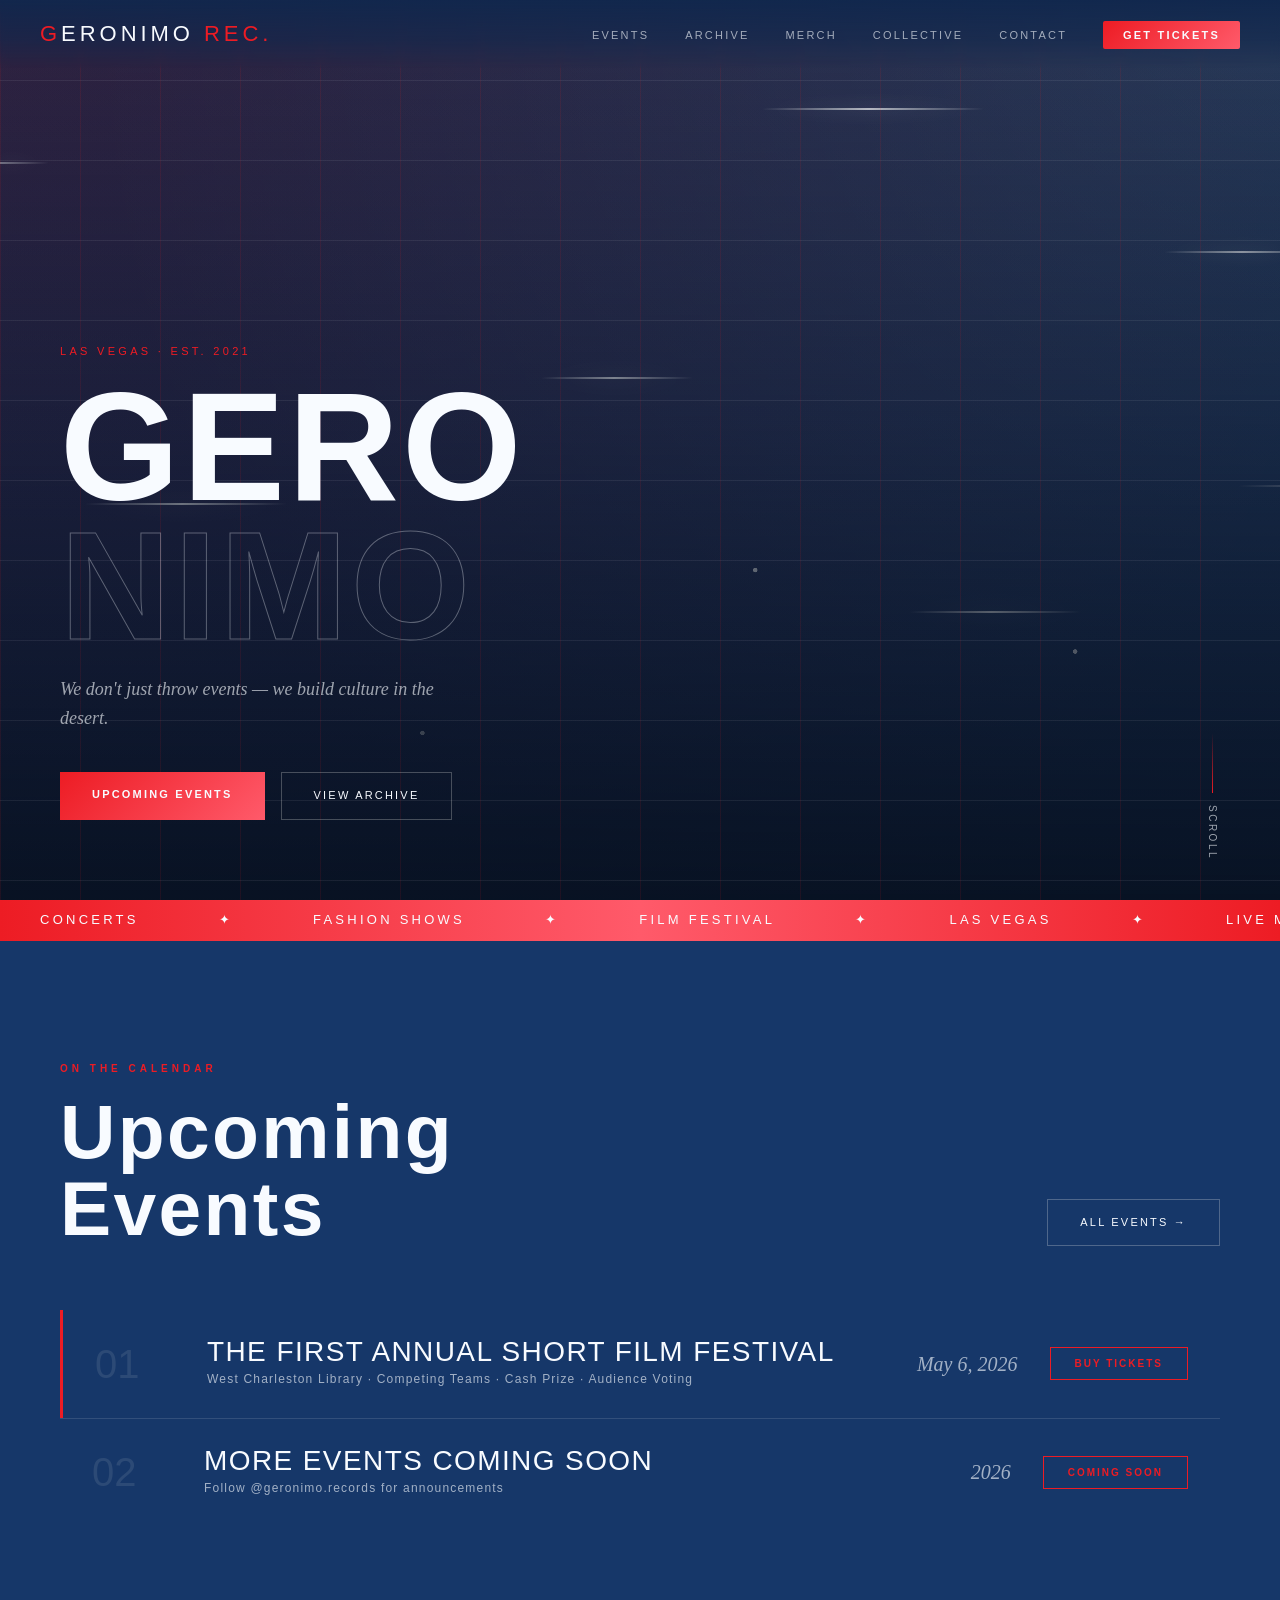
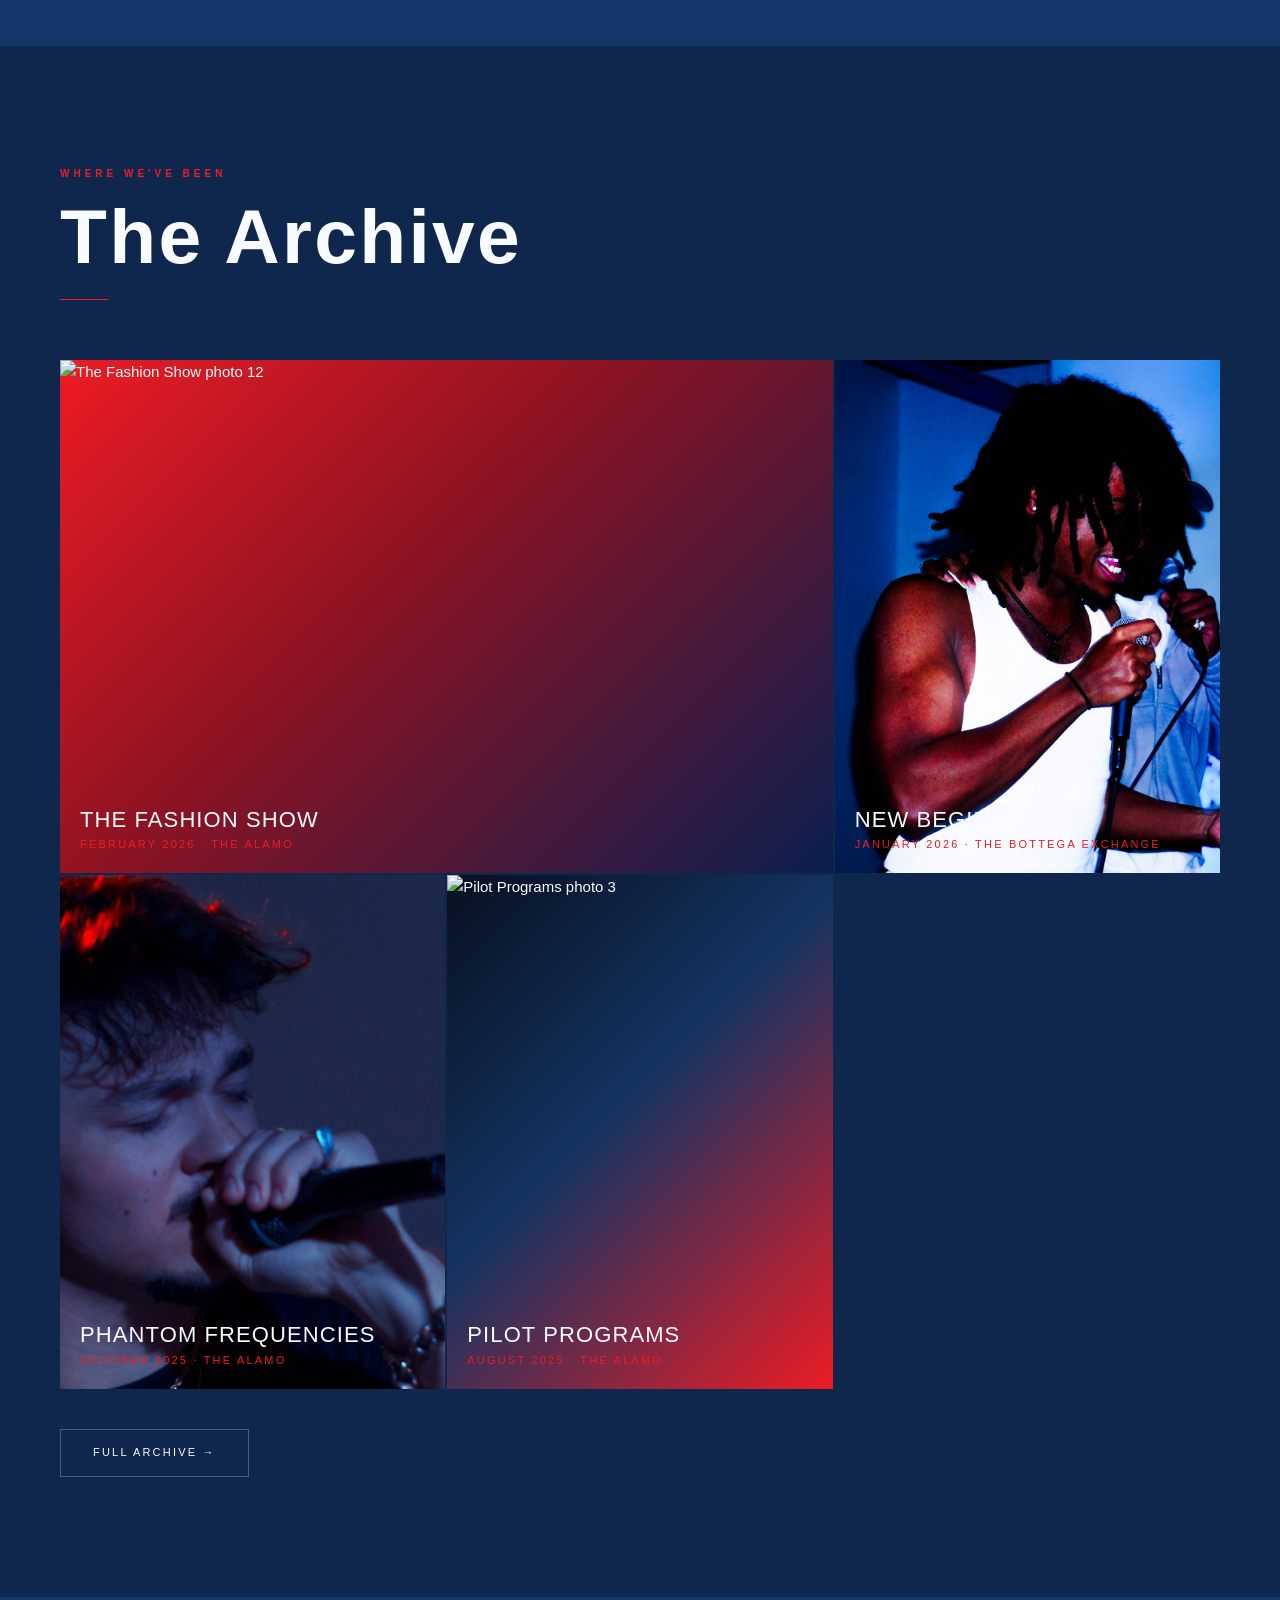
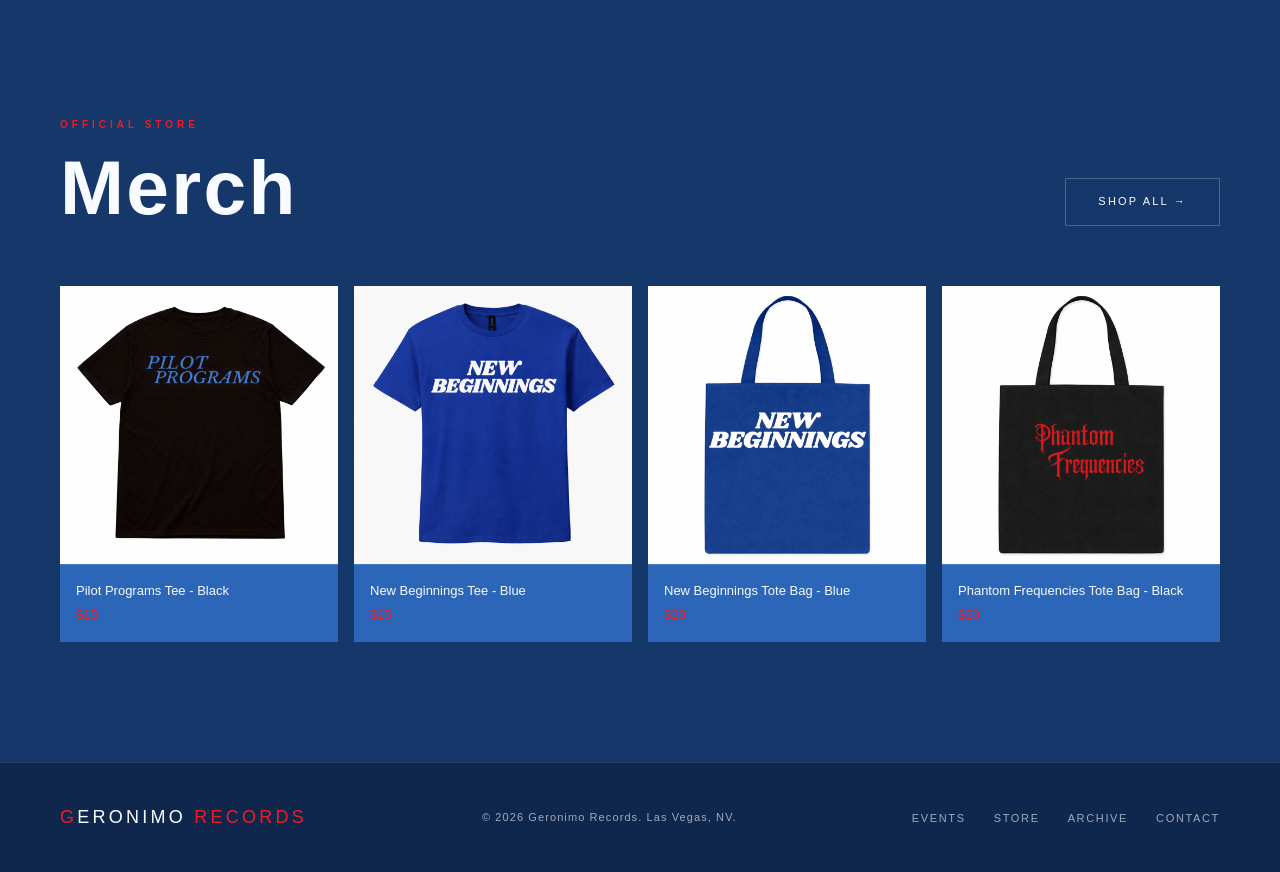
==== index.html @ 1b867708 "Second Wave Merch, finished events, updated collective" ====
<!doctype html>
<html lang="en">
  <head>
    <meta charset="UTF-8" />
    <meta name="viewport" content="width=device-width, initial-scale=1.0" />
    <title>Geronimo Records — Las Vegas</title>
    <meta
      name="description"
      content="Geronimo Records is a Las Vegas creative collective producing concerts, fashion shows, film festivals, and culture-first events."
    />
    <meta property="og:title" content="Geronimo Records — Las Vegas" />
    <meta
      property="og:description"
      content="We don't just throw events — we build culture."
    />
    <meta property="og:url" content="https://geronimorecords.net" />
    <meta property="og:type" content="website" />
    <link rel="canonical" href="https://geronimorecords.net" />
    <link rel="stylesheet" href="css/style.css" />
  </head>
  <body>
    <!-- NAV -->
    <nav>
      <a class="nav-logo" href="index.html"
        ><span>G</span>ERONIMO <span>REC.</span></a
      >
      <ul class="nav-links">
        <li><a href="events.html">Events</a></li>
        <li><a href="archive.html">Archive</a></li>
        <li><a href="merch.html">Merch</a></li>
        <li><a href="collective.html">Collective</a></li>
        <li><a href="contact.html">Contact</a></li>
        <li><a href="events.html" class="nav-cta">Get Tickets</a></li>
      </ul>
      <button class="nav-hamburger" aria-label="Toggle menu">
        <span></span><span></span><span></span>
      </button>
    </nav>

    <!-- MOBILE NAV -->
    <div class="nav-mobile">
      <a href="events.html">Events</a>
      <a href="archive.html">Archive</a>
      <a href="merch.html">Merch</a>
      <a href="collective.html">Collective</a>
      <a href="contact.html">Contact</a>
    </div>

    <!-- HERO -->
    <section class="hero">
      <div class="hero-bg"></div>
      <div class="hero-grid"></div>
      <div class="hero-tag">Las Vegas · Est. 2021</div>
      <h1 class="hero-title">
        GERO<br />
        <span class="outline">NIMO</span>
      </h1>
      <p class="hero-sub">
        We don't just throw events — we build culture in the desert.
      </p>
      <div class="hero-actions">
        <a href="events.html" class="btn-primary">Upcoming Events</a>
        <a href="archive.html" class="btn-ghost">View Archive</a>
      </div>
      <div class="hero-scroll">Scroll</div>
    </section>

    <!-- MARQUEE -->
    <div class="marquee-wrap">
      <div class="marquee-track">
        <span>CONCERTS</span><span class="marquee-dot">✦</span>
        <span>FASHION SHOWS</span><span class="marquee-dot">✦</span>
        <span>FILM FESTIVAL</span><span class="marquee-dot">✦</span>
        <span>LAS VEGAS</span><span class="marquee-dot">✦</span>
        <span>LIVE MUSIC</span><span class="marquee-dot">✦</span>
        <span>COMMUNITY</span><span class="marquee-dot">✦</span>
        <!-- Duplicate for seamless loop -->
        <span>CONCERTS</span><span class="marquee-dot">✦</span>
        <span>FASHION SHOWS</span><span class="marquee-dot">✦</span>
        <span>FILM FESTIVAL</span><span class="marquee-dot">✦</span>
        <span>LAS VEGAS</span><span class="marquee-dot">✦</span>
        <span>LIVE MUSIC</span><span class="marquee-dot">✦</span>
        <span>COMMUNITY</span><span class="marquee-dot">✦</span>
      </div>
    </div>

    <!-- UPCOMING EVENTS (preview) -->
    <section id="events" style="background: var(--off-black)">
      <div class="events-header">
        <div>
          <span class="section-label">On the Calendar</span>
          <h2 class="section-title">Upcoming<br />Events</h2>
        </div>
        <a href="events.html" class="btn-ghost">All Events →</a>
      </div>
      <div class="events-grid">
        <a
          href="https://www.eventbrite.com/e/the-first-annual-geronimo-short-film-festival-tickets-1984930504572?aff=oddtdtcreator&keep_tld=true"
          class="event-row event-featured"
          target="_blank"
          rel="noopener"
        >
          <div class="event-num">01</div>
          <div class="event-info">
            <div class="event-title-text">THE FIRST ANNUAL SHORT FILM FESTIVAL</div>
            <div class="event-meta">
              West Charleston Library · Competing Teams · Cash Prize · Audience Voting
            </div>
          </div>
          <div class="event-date">May 6, 2026</div>
          <button class="event-ticket">Buy Tickets</button>
        </a>
        <a href="events.html" class="event-row" style="opacity:0.45; pointer-events:none;">
          <div class="event-num">02</div>
          <div class="event-info">
            <div class="event-title-text">MORE EVENTS COMING SOON</div>
            <div class="event-meta">Follow @geronimo.records for announcements</div>
          </div>
          <div class="event-date">2026</div>
          <button class="event-ticket" disabled>Coming Soon</button>
        </a>
      </div>
    </section>

    <!-- ARCHIVE PREVIEW -->
    <section id="archive" style="background: var(--black)">
      <span class="section-label">Where We've Been</span>
      <h2 class="section-title">The Archive</h2>
      <div class="section-divider"></div>
      <div class="archive-grid">
        <a href="archive-fashion-show.html" class="archive-card archive-large" style="text-decoration:none; color:inherit;">
          <div class="archive-card-bg bg-1">
            <img id="homepage-fashion-show-archive-photo" src="assets/images/events/fashion-show/photo-01.jpg" alt="The Fashion Show photo 1" loading="lazy" />
          </div>
          <div class="archive-always">
            <div class="archive-event-name">THE FASHION SHOW</div>
            <div class="archive-event-date">February 2026 · The Alamo</div>
          </div>
        </a>
        <a href="archive-new-beginnings.html" class="archive-card" style="text-decoration:none; color:inherit;">
          <div class="archive-card-bg bg-4">
            <img id="homepage-new-beginnings-archive-photo" src="assets/images/events/new-beginnings/photo-01.jpg" alt="New Beginnings photo 1" loading="lazy" />
          </div>
          <div class="archive-always">
            <div class="archive-event-name">NEW BEGINNINGS</div>
            <div class="archive-event-date">January 2026 · The Bottega Exchange</div>
          </div>
        </a>
        <a href="archive-phantom-frequencies.html" class="archive-card" style="text-decoration:none; color:inherit;">
          <div class="archive-card-bg bg-2">
            <img id="homepage-phantom-frequencies-archive-photo" src="assets/images/events/phantom-frequencies/photo-01.jpg" alt="Phantom Frequencies photo 1" loading="lazy" />
          </div>
          <div class="archive-always">
            <div class="archive-event-name">PHANTOM FREQUENCIES</div>
            <div class="archive-event-date">October 2025 · The Alamo</div>
          </div>
        </a>
        <a href="archive-pilot-programs.html" class="archive-card" style="text-decoration:none; color:inherit;">
          <div class="archive-card-bg bg-3">
            <img id="homepage-pilot-programs-archive-photo" src="assets/images/events/pilot-programs/photo-01.jpg" alt="Pilot Programs photo 1" loading="lazy" />
          </div>
          <div class="archive-always">
            <div class="archive-event-name">PILOT PROGRAMS</div>
            <div class="archive-event-date">August 2025 · The Alamo</div>
          </div>
        </a>
      </div>
      <div style="margin-top: 40px">
        <a href="archive.html" class="btn-ghost">Full Archive →</a>
      </div>
    </section>

    <!-- MERCH PREVIEW -->
    <section id="merch" style="background: var(--off-black)">
      <div class="merch-header">
        <div>
          <span class="section-label">Official Store</span>
          <h2 class="section-title">Merch</h2>
        </div>
        <a href="merch.html" class="btn-ghost">Shop All →</a>
      </div>
      <div class="merch-grid">
        <a class="merch-card" href="merch.html#tees">
          <div class="merch-img">
            <div class="merch-img-bg bg-1">
              <img src="assets/images/merch/pilot-programs/tee-black-front.png" alt="Pilot Programs Tee - Black front" data-hover-image data-front-src="assets/images/merch/pilot-programs/tee-black-front.png" data-back-src="assets/images/merch/pilot-programs/tee-black-back.png" data-front-alt="Pilot Programs Tee - Black front" data-back-alt="Pilot Programs Tee - Black back" />
            </div>
          </div>
          <div class="merch-info">
            <div class="merch-name">Pilot Programs Tee - Black</div>
            <div class="merch-price">$15</div>
          </div>
        </a>
        <a class="merch-card" href="merch.html#tees">
          <div class="merch-img">
            <div class="merch-img-bg bg-2">
              <img src="assets/images/merch/new-beginnings/tee-blue-front.png" alt="New Beginnings Tee - Blue front" data-hover-image data-front-src="assets/images/merch/new-beginnings/tee-blue-front.png" data-back-src="assets/images/merch/new-beginnings/tee-blue-back.png" data-front-alt="New Beginnings Tee - Blue front" data-back-alt="New Beginnings Tee - Blue back" />
            </div>
          </div>
          <div class="merch-info">
            <div class="merch-name">New Beginnings Tee - Blue</div>
            <div class="merch-price">$15</div>
          </div>
        </a>
        <a class="merch-card" href="merch.html#tote-bags">
          <div class="merch-img">
            <div class="merch-img-bg bg-5">
              <img src="assets/images/merch/new-beginnings/tote-blue.png" alt="New Beginnings Tote Bag - Blue" />
            </div>
          </div>
          <div class="merch-info">
            <div class="merch-name">New Beginnings Tote Bag - Blue</div>
            <div class="merch-price">$20</div>
          </div>
        </a>
        <a class="merch-card" href="merch.html#tote-bags">
          <div class="merch-img">
            <div class="merch-img-bg bg-3">
              <img src="assets/images/merch/phantom-frequencies/tote-black.png" alt="Phantom Frequencies Tote Bag - Black" />
            </div>
          </div>
          <div class="merch-info">
            <div class="merch-name">Phantom Frequencies Tote Bag - Black</div>
            <div class="merch-price">$20</div>
          </div>
        </a>
      </div>
    </section>

    <!-- FOOTER -->
    <footer>
      <a class="footer-logo" href="index.html"
        ><span>G</span>ERONIMO <span>RECORDS</span></a
      >
      <p class="footer-copy">© 2026 Geronimo Records. Las Vegas, NV.</p>
      <ul class="footer-links">
        <li><a href="events.html">Events</a></li>
        <li><a href="merch.html">Store</a></li>
        <li><a href="archive.html">Archive</a></li>
        <li><a href="contact.html">Contact</a></li>
      </ul>
    </footer>

    <script>
      (function() {
        var images = Array.prototype.slice.call(document.querySelectorAll('[data-hover-image]'));
        images.forEach(function(image) {
          var card = image.closest('.merch-card');
          if (!card) return;

          function showBack() {
            image.src = image.getAttribute('data-back-src');
            image.alt = image.getAttribute('data-back-alt');
          }

          function showFront() {
            image.src = image.getAttribute('data-front-src');
            image.alt = image.getAttribute('data-front-alt');
          }

          card.addEventListener('mouseenter', showBack);
          card.addEventListener('mouseleave', showFront);
          card.addEventListener('focusin', showBack);
          card.addEventListener('focusout', showFront);
        });
      })();

      (function() {
        var photoCount = 14;
        var index = Math.floor(Math.random() * photoCount) + 1;
        var photoNumber = String(index).padStart(2, '0');
        var image = document.getElementById('homepage-fashion-show-archive-photo');
        if (image) {
          image.src = 'assets/images/events/fashion-show/photo-' + photoNumber + '.jpg';
          image.alt = 'The Fashion Show photo ' + index;
        }
      })();

      (function() {
        var photoCount = 14;
        var index = Math.floor(Math.random() * photoCount) + 1;
        var photoNumber = String(index).padStart(2, '0');
        var image = document.getElementById('homepage-new-beginnings-archive-photo');
        if (image) {
          image.src = 'assets/images/events/new-beginnings/photo-' + photoNumber + '.jpg';
          image.alt = 'New Beginnings photo ' + index;
        }
      })();

      (function() {
        var photoCount = 14;
        var index = Math.floor(Math.random() * photoCount) + 1;
        var photoNumber = String(index).padStart(2, '0');
        var image = document.getElementById('homepage-phantom-frequencies-archive-photo');
        if (image) {
          image.src = 'assets/images/events/phantom-frequencies/photo-' + photoNumber + '.jpg';
          image.alt = 'Phantom Frequencies photo ' + index;
        }
      })();

      (function() {
        var photoCount = 14;
        var index = Math.floor(Math.random() * photoCount) + 1;
        var photoNumber = String(index).padStart(2, '0');
        var image = document.getElementById('homepage-pilot-programs-archive-photo');
        if (image) {
          image.src = 'assets/images/events/pilot-programs/photo-' + photoNumber + '.jpg';
          image.alt = 'Pilot Programs photo ' + index;
        }
      })();
    </script>
    <script src="js/main.js"></script>
  </body>
</html>
---- css/style.css ----
/* ============================================================
   GERONIMO RECORDS — style.css
   geronimorecords.net
   ============================================================ */

/* ── RESET & ROOT ──────────────────────────────────────────── */
*, *::before, *::after { box-sizing: border-box; margin: 0; padding: 0; }

:root {
  /* Colors */
  --black:      #10274d;
  --off-black:  #163769;
  --dark:       #21529b;
  --card:       #2c66b8;
  --border:     rgba(255,255,255,0.12);
  --white:      #f8fbff;
  --cream:      #e7f0ff;
  --gold:       #ed1c24;
  --gold-light: #ff5a6a;
  --red:        #ff4d5f;
  --muted:      rgba(248,251,255,0.62);

  /* Typography */
  --font-display:   'Bebas Neue', sans-serif;
  --font-body:      'Inter', sans-serif;
  --font-editorial: 'Cormorant Garamond', serif;

  /* Spacing */
  --section-pad: 120px 60px;
  --section-pad-mobile: 80px 24px;
}

html { scroll-behavior: smooth; }

body {
  position: relative;
  isolation: isolate;
  background:
    radial-gradient(circle at 8% 12%, rgba(248,251,255,0.95) 0 2px, transparent 2.5px),
    radial-gradient(circle at 21% 34%, rgba(248,251,255,0.82) 0 1.5px, transparent 2px),
    radial-gradient(circle at 33% 18%, rgba(248,251,255,0.9) 0 2px, transparent 2.5px),
    radial-gradient(circle at 47% 42%, rgba(248,251,255,0.78) 0 1.5px, transparent 2px),
    radial-gradient(circle at 59% 14%, rgba(248,251,255,0.92) 0 2px, transparent 2.5px),
    radial-gradient(circle at 72% 31%, rgba(248,251,255,0.86) 0 1.5px, transparent 2px),
    radial-gradient(circle at 84% 16%, rgba(248,251,255,0.95) 0 2px, transparent 2.5px),
    radial-gradient(circle at 91% 44%, rgba(248,251,255,0.8) 0 1.5px, transparent 2px),
    radial-gradient(circle at 14% 63%, rgba(248,251,255,0.85) 0 2px, transparent 2.5px),
    radial-gradient(circle at 28% 78%, rgba(248,251,255,0.72) 0 1.5px, transparent 2px),
    radial-gradient(circle at 41% 61%, rgba(248,251,255,0.9) 0 2px, transparent 2.5px),
    radial-gradient(circle at 57% 74%, rgba(248,251,255,0.8) 0 1.5px, transparent 2px),
    radial-gradient(circle at 69% 58%, rgba(248,251,255,0.88) 0 2px, transparent 2.5px),
    radial-gradient(circle at 82% 71%, rgba(248,251,255,0.76) 0 1.5px, transparent 2px),
    radial-gradient(circle at 94% 86%, rgba(248,251,255,0.9) 0 2px, transparent 2.5px),
    radial-gradient(circle at top left, rgba(237,28,36,0.18) 0%, transparent 32%),
    radial-gradient(circle at top right, rgba(255,255,255,0.12) 0%, transparent 28%),
    linear-gradient(180deg, #10284f 0%, #1a3f79 45%, #2d67bb 100%);
  color: var(--white);
  font-family: var(--font-body);
  font-size: 15px;
  line-height: 1.6;
  overflow-x: hidden;
}

body > * {
  position: relative;
  z-index: 1;
}

body::before,
body::after {
  content: '';
  position: fixed;
  inset: 0;
  pointer-events: none;
  z-index: 0;
  background-repeat: no-repeat;
}

body::before {
  background-image:
    linear-gradient(135deg, rgba(248,251,255,0) 0%, rgba(248,251,255,0.98) 48%, rgba(248,251,255,0) 100%),
    linear-gradient(135deg, rgba(248,251,255,0) 0%, rgba(248,251,255,0.85) 48%, rgba(248,251,255,0) 100%),
    linear-gradient(135deg, rgba(248,251,255,0) 0%, rgba(248,251,255,0.92) 48%, rgba(248,251,255,0) 100%),
    linear-gradient(135deg, rgba(248,251,255,0) 0%, rgba(248,251,255,0.8) 48%, rgba(248,251,255,0) 100%);
  background-size: 180px 2px, 140px 2px, 220px 2px, 160px 2px;
  background-position: -12% 18%, 36% -8%, 72% 12%, 104% 28%;
  filter: drop-shadow(0 0 8px rgba(248,251,255,0.48));
  animation: shootingStarsA 14s linear infinite;
}

body::after {
  background-image:
    linear-gradient(135deg, rgba(248,251,255,0) 0%, rgba(248,251,255,0.9) 48%, rgba(248,251,255,0) 100%),
    linear-gradient(135deg, rgba(248,251,255,0) 0%, rgba(248,251,255,0.82) 48%, rgba(248,251,255,0) 100%),
    linear-gradient(135deg, rgba(248,251,255,0) 0%, rgba(248,251,255,0.95) 48%, rgba(248,251,255,0) 100%),
    linear-gradient(135deg, rgba(248,251,255,0) 0%, rgba(248,251,255,0.78) 48%, rgba(248,251,255,0) 100%);
  background-size: 200px 2px, 150px 2px, 170px 2px, 230px 2px;
  background-position: 8% 56%, 48% 42%, 82% 68%, 118% 54%;
  filter: drop-shadow(0 0 10px rgba(248,251,255,0.42));
  animation: shootingStarsB 18s linear infinite;
}

@keyframes shootingStarsA {
  0% {
    opacity: 0;
    transform: translate3d(0, 0, 0);
  }
  10% {
    opacity: 1;
  }
  45% {
    opacity: 0.9;
    transform: translate3d(-20vw, 20vh, 0);
  }
  46%,
  100% {
    opacity: 0;
    transform: translate3d(-28vw, 28vh, 0);
  }
}

@keyframes shootingStarsB {
  0%,
  18% {
    opacity: 0;
    transform: translate3d(0, 0, 0);
  }
  26% {
    opacity: 1;
  }
  62% {
    opacity: 0.88;
    transform: translate3d(-24vw, 24vh, 0);
  }
  63%,
  100% {
    opacity: 0;
    transform: translate3d(-34vw, 34vh, 0);
  }
}

img { display: block; width: 100%; height: 100%; object-fit: cover; }
a   { color: inherit; }

/* ── FONTS ─────────────────────────────────────────────────── */
@import url('https://fonts.googleapis.com/css2?family=Bebas+Neue&family=Inter:wght@300;400;500;600&family=Cormorant+Garamond:ital,wght@0,300;0,400;1,300;1,400&display=swap');

/* ── NAV ────────────────────────────────────────────────────── */
nav {
  position: fixed;
  top: 0; left: 0; right: 0;
  z-index: 100;
  display: flex;
  align-items: center;
  justify-content: space-between;
  padding: 0 40px;
  height: 68px;
  background: linear-gradient(to bottom, rgba(16,39,77,0.95) 0%, rgba(16,39,77,0.58) 58%, transparent 100%);
  backdrop-filter: blur(4px);
  transition: background 0.3s;
}

nav.scrolled {
  background: rgba(16,39,77,0.97);
}

.nav-logo {
  font-family: var(--font-display);
  font-size: 22px;
  letter-spacing: 0.18em;
  color: var(--white);
  text-decoration: none;
}

.nav-logo span { color: var(--gold); }

.nav-links {
  display: flex;
  gap: 36px;
  list-style: none;
  align-items: center;
}

.nav-links a {
  text-decoration: none;
  color: var(--muted);
  font-size: 11px;
  letter-spacing: 0.2em;
  text-transform: uppercase;
  font-weight: 500;
  transition: color 0.2s;
}

.nav-links a:hover,
.nav-links a.active { color: var(--white); }

.nav-cta {
  background: linear-gradient(135deg, var(--gold) 0%, var(--gold-light) 100%) !important;
  color: var(--white) !important;
  padding: 8px 20px;
  border-radius: 2px;
  font-weight: 600 !important;
  transition: background 0.2s !important;
}

.nav-cta:hover { background: var(--gold-light) !important; }

/* Hamburger */
.nav-hamburger {
  display: none;
  flex-direction: column;
  gap: 5px;
  cursor: pointer;
  background: none;
  border: none;
  padding: 4px;
}

.nav-hamburger span {
  display: block;
  width: 24px;
  height: 1.5px;
  background: var(--white);
  transition: all 0.3s;
}

.nav-hamburger.open span:nth-child(1) { transform: translateY(6.5px) rotate(45deg); }
.nav-hamburger.open span:nth-child(2) { opacity: 0; }
.nav-hamburger.open span:nth-child(3) { transform: translateY(-6.5px) rotate(-45deg); }

.nav-mobile {
  display: none;
  position: fixed;
  top: 68px; left: 0; right: 0; bottom: 0;
  background: rgba(7,16,31,0.98);
  z-index: 99;
  flex-direction: column;
  align-items: center;
  justify-content: center;
  gap: 40px;
}

.nav-mobile.open { display: flex; }

.nav-mobile a {
  font-family: var(--font-display);
  font-size: 42px;
  letter-spacing: 0.08em;
  text-decoration: none;
  color: var(--muted);
  transition: color 0.2s;
}

.nav-mobile a:hover { color: var(--white); }

/* ── SECTION BASICS ─────────────────────────────────────────── */
section { padding: var(--section-pad); }

.section-label {
  font-size: 10px;
  letter-spacing: 0.4em;
  text-transform: uppercase;
  color: var(--gold);
  font-weight: 600;
  margin-bottom: 16px;
  display: block;
}

.section-title {
  font-family: var(--font-display);
  font-size: clamp(42px, 6vw, 80px);
  letter-spacing: 0.03em;
  line-height: 1;
  color: var(--white);
}

.section-divider {
  width: 48px;
  height: 1px;
  background: var(--gold);
  margin: 24px 0;
}

/* ── BUTTONS ────────────────────────────────────────────────── */
.btn-primary {
  background: linear-gradient(135deg, var(--gold) 0%, var(--gold-light) 100%);
  color: var(--white);
  padding: 14px 32px;
  font-family: var(--font-body);
  font-size: 11px;
  font-weight: 600;
  letter-spacing: 0.2em;
  text-transform: uppercase;
  text-decoration: none;
  border: none;
  cursor: pointer;
  transition: background 0.2s, transform 0.2s;
  display: inline-block;
}

.btn-primary:hover { background: var(--gold-light); transform: translateY(-1px); }

.btn-ghost {
  background: transparent;
  color: var(--white);
  padding: 14px 32px;
  font-family: var(--font-body);
  font-size: 11px;
  font-weight: 500;
  letter-spacing: 0.2em;
  text-transform: uppercase;
  text-decoration: none;
  border: 1px solid rgba(245,245,240,0.25);
  cursor: pointer;
  transition: border-color 0.2s, transform 0.2s;
  display: inline-block;
}

.btn-ghost:hover { border-color: var(--white); transform: translateY(-1px); }

/* ── MARQUEE ────────────────────────────────────────────────── */
.marquee-wrap {
  background: linear-gradient(90deg, #ed1c24 0%, #ff5a6a 50%, #ed1c24 100%);
  overflow: hidden;
  padding: 10px 0;
}

.marquee-track {
  display: flex;
  animation: marqueeScroll 18s linear infinite;
  white-space: nowrap;
}

.marquee-track span {
  font-family: var(--font-display);
  font-size: 13px;
  letter-spacing: 0.25em;
  color: var(--white);
  padding: 0 40px;
}

.marquee-dot { color: rgba(0,0,0,0.4); }

@keyframes marqueeScroll {
  0%   { transform: translateX(0); }
  100% { transform: translateX(-50%); }
}

/* ── HERO ───────────────────────────────────────────────────── */
.hero {
  position: relative;
  height: 100vh;
  min-height: 640px;
  display: flex;
  flex-direction: column;
  justify-content: flex-end;
  padding: 0 60px 80px;
  overflow: hidden;
}

.hero-bg {
  position: absolute;
  inset: 0;
  background:
    linear-gradient(to bottom, rgba(7,16,31,0.15) 0%, rgba(7,16,31,0.45) 46%, rgba(7,16,31,0.94) 100%);
}

.hero-grid {
  position: absolute;
  inset: 0;
  background-image:
    linear-gradient(rgba(248,251,255,0.07) 1px, transparent 1px),
    linear-gradient(90deg, rgba(237,28,36,0.1) 1px, transparent 1px);
  background-size: 80px 80px;
  animation: gridPan 20s linear infinite;
}

@keyframes gridPan {
  0%   { transform: translateY(0); }
  100% { transform: translateY(80px); }
}

.hero-tag {
  font-size: 11px;
  letter-spacing: 0.3em;
  text-transform: uppercase;
  color: var(--gold);
  font-weight: 500;
  margin-bottom: 18px;
  position: relative;
  z-index: 1;
}

.hero-title {
  font-family: var(--font-display);
  font-size: clamp(72px, 12vw, 160px);
  line-height: 0.9;
  letter-spacing: 0.02em;
  color: var(--white);
  position: relative;
  z-index: 1;
}

.hero-title .outline {
  -webkit-text-stroke: 1px rgba(248,251,255,0.32);
  color: transparent;
}

.hero-sub {
  font-family: var(--font-editorial);
  font-size: 18px;
  font-style: italic;
  color: var(--muted);
  margin-top: 20px;
  max-width: 400px;
  position: relative;
  z-index: 1;
}

.hero-actions {
  display: flex;
  gap: 16px;
  margin-top: 40px;
  position: relative;
  z-index: 1;
}

.hero-scroll {
  position: absolute;
  bottom: 40px;
  right: 60px;
  writing-mode: vertical-rl;
  font-size: 10px;
  letter-spacing: 0.25em;
  text-transform: uppercase;
  color: var(--muted);
  display: flex;
  align-items: center;
  gap: 12px;
  z-index: 1;
}

.hero-scroll::before {
  content: '';
  display: block;
  width: 1px;
  height: 60px;
  background: linear-gradient(to bottom, transparent, var(--gold));
  animation: scrollLine 1.5s ease-in-out infinite;
}

@keyframes scrollLine {
  0%, 100% { opacity: 0.4; }
  50%       { opacity: 1; }
}

/* ── PAGE HERO (inner pages) ────────────────────────────────── */
.page-hero {
  padding: 160px 60px 80px;
  background: var(--off-black);
  border-bottom: 1px solid var(--border);
}

.page-hero .section-label { margin-bottom: 12px; }

/* ── EVENT ROWS ─────────────────────────────────────────────── */
.events-header {
  display: flex;
  align-items: flex-end;
  justify-content: space-between;
  margin-bottom: 64px;
}

.events-grid {
  display: grid;
  grid-template-columns: 1fr;
  gap: 1px;
  background: var(--border);
}

.event-row {
  display: grid;
  grid-template-columns: 80px 1fr auto auto;
  align-items: center;
  gap: 32px;
  padding: 28px 32px;
  background: var(--off-black);
  transition: background 0.2s;
  cursor: pointer;
  text-decoration: none;
  color: var(--white);
}

.event-row:hover { background: var(--card); }

.event-num {
  font-family: var(--font-display);
  font-size: 40px;
  color: rgba(245,245,240,0.1);
  line-height: 1;
}

.event-title-text {
  font-family: var(--font-display);
  font-size: 28px;
  letter-spacing: 0.05em;
  line-height: 1;
  margin-bottom: 4px;
}

.event-meta {
  font-size: 12px;
  color: var(--muted);
  letter-spacing: 0.1em;
}

.event-date {
  font-family: var(--font-editorial);
  font-size: 20px;
  font-style: italic;
  color: var(--muted);
  text-align: right;
  min-width: 140px;
}

.event-ticket {
  background: transparent;
  color: var(--gold);
  border: 1px solid var(--gold);
  padding: 10px 24px;
  font-size: 10px;
  letter-spacing: 0.2em;
  text-transform: uppercase;
  font-weight: 600;
  cursor: pointer;
  transition: all 0.2s;
  white-space: nowrap;
  font-family: var(--font-body);
}

.event-ticket:hover { background: var(--gold); color: var(--black); }

.event-featured { border-left: 3px solid var(--gold); }

/* ── ARCHIVE GRID ───────────────────────────────────────────── */
.archive-grid {
  display: grid;
  grid-template-columns: repeat(3, 1fr);
  gap: 2px;
  margin-top: 60px;
}

.archive-card {
  position: relative;
  aspect-ratio: 3/4;
  overflow: hidden;
  cursor: pointer;
  background: var(--card);
}

.archive-card-bg {
  position: absolute;
  inset: 0;
  transition: transform 0.6s cubic-bezier(0.25,0.46,0.45,0.94);
}

.archive-card-bg img {
  width: 100%; height: 100%;
  object-fit: cover;
  transition: transform 0.6s cubic-bezier(0.25,0.46,0.45,0.94);
}

.archive-card:hover .archive-card-bg { transform: scale(1.05); }

/* Fallback gradient fills (swap out when real photos are added) */
.bg-1 { background: linear-gradient(135deg, #ed1c24 0%, #8e1322 42%, #0a1f4f 100%); }
.bg-2 { background: linear-gradient(135deg, #10224a 0%, #1f4fa8 55%, #f8fbff 100%); }
.bg-3 { background: linear-gradient(135deg, #07101f 0%, #153462 45%, #ed1c24 100%); }
.bg-4 { background: linear-gradient(135deg, #f8fbff 0%, #b9cfff 35%, #19459f 100%); }
.bg-5 { background: linear-gradient(135deg, #0b1730 0%, #ed1c24 50%, #ff8a96 100%); }
.bg-6 { background: linear-gradient(135deg, #07101f 0%, #16305f 52%, #f8fbff 100%); }

.archive-overlay {
  position: absolute;
  inset: 0;
  background: linear-gradient(to top, rgba(7,16,31,0.9) 0%, rgba(7,16,31,0.15) 58%, transparent 100%);
  z-index: 2;
  display: flex;
  flex-direction: column;
  justify-content: flex-end;
  padding: 24px;
}

.archive-always {
  position: absolute;
  bottom: 20px;
  left: 20px;
  right: 20px;
  z-index: 3;
}

.archive-event-name {
  font-family: var(--font-display);
  font-size: 22px;
  letter-spacing: 0.05em;
  line-height: 1.1;
  margin-bottom: 4px;
}

.archive-event-date {
  font-size: 11px;
  letter-spacing: 0.2em;
  color: var(--gold);
  text-transform: uppercase;
}

.archive-large {
  grid-column: span 2;
  aspect-ratio: auto;
  min-height: 400px;
}

/* ── MERCH GRID ─────────────────────────────────────────────── */
.merch-header {
  display: flex;
  align-items: flex-end;
  justify-content: space-between;
  margin-bottom: 60px;
}

.merch-grid {
  display: grid;
  grid-template-columns: repeat(4, 1fr);
  gap: 16px;
}

.merch-card {
  background: var(--card);
  overflow: hidden;
  cursor: pointer;
  transition: transform 0.3s;
  text-decoration: none;
  color: var(--white);
  display: block;
}

.merch-card:hover { transform: translateY(-4px); }

.merch-img {
  aspect-ratio: 1;
  overflow: hidden;
  position: relative;
}

.merch-img-bg {
  width: 100%; height: 100%;
  display: flex;
  align-items: center;
  justify-content: center;
}

.merch-img-bg img {
  object-fit: cover;
}

.merch-label-large {
  font-family: var(--font-display);
  font-size: clamp(40px, 6vw, 70px);
  letter-spacing: 0.05em;
  opacity: 0.08;
  color: var(--white);
  text-align: center;
}

.merch-info {
  padding: 16px;
  border-top: 1px solid var(--border);
}

.merch-name {
  font-size: 13px;
  font-weight: 500;
  margin-bottom: 4px;
}

.merch-price {
  font-size: 13px;
  color: var(--gold);
  font-weight: 500;
}

.merch-sold-out {
  font-size: 10px;
  color: var(--red);
  letter-spacing: 0.15em;
  text-transform: uppercase;
  margin-top: 4px;
}

/* ── COLLECTIVE ─────────────────────────────────────────────── */
.collective-bg-text {
  position: absolute;
  font-family: var(--font-display);
  font-size: clamp(120px, 20vw, 280px);
  color: rgba(237,28,36,0.09);
  top: 50%;
  left: 50%;
  transform: translate(-50%, -50%);
  white-space: nowrap;
  pointer-events: none;
  user-select: none;
}

.collective-grid {
  display: grid;
  grid-template-columns: 1fr 1fr;
  gap: 80px;
  align-items: center;
  margin-top: 60px;
  position: relative;
  z-index: 1;
}

.collective-text p {
  font-family: var(--font-editorial);
  font-size: 20px;
  line-height: 1.8;
  color: rgba(248,251,255,0.76);
  margin-bottom: 20px;
}

.collective-text p:first-child {
  font-size: 24px;
  color: var(--cream);
}

.collective-people {
  display: grid;
  grid-template-columns: 1fr 1fr;
  gap: 2px;
}

.person-card {
  background: var(--card);
  padding: 24px;
  position: relative;
  overflow: hidden;
}

.person-card::before {
  content: '';
  position: absolute;
  top: 0; left: 0;
  width: 3px;
  height: 0;
  background: var(--gold);
  transition: height 0.3s;
}

.person-card:hover::before { height: 100%; }

.person-name {
  font-family: var(--font-display);
  font-size: 20px;
  letter-spacing: 0.05em;
  margin-bottom: 4px;
}

.person-role {
  font-size: 11px;
  letter-spacing: 0.2em;
  text-transform: uppercase;
  color: var(--gold);
}

/* ── CONTACT / FORM ─────────────────────────────────────────── */
.contact-grid {
  display: grid;
  grid-template-columns: 1fr 1fr;
  gap: 80px;
  margin-top: 60px;
}

.contact-form {
  display: flex;
  flex-direction: column;
  gap: 16px;
}

.form-row { display: grid; grid-template-columns: 1fr 1fr; gap: 16px; }

.form-group {
  display: flex;
  flex-direction: column;
  gap: 8px;
}

.form-group label {
  font-size: 10px;
  letter-spacing: 0.25em;
  text-transform: uppercase;
  color: var(--muted);
  font-weight: 500;
}

.form-group input,
.form-group textarea,
.form-group select {
  background: rgba(255,255,255,0.04);
  border: 1px solid var(--border);
  color: var(--white);
  padding: 12px 16px;
  font-family: var(--font-body);
  font-size: 14px;
  outline: none;
  transition: border-color 0.2s;
  width: 100%;
  -webkit-appearance: none;
}

.form-group select { background-color: #111; }
.form-group select option { background: #153462; color: var(--white); }

.form-group input:focus,
.form-group textarea:focus,
.form-group select:focus { border-color: var(--gold); }

.form-group textarea { resize: none; height: 120px; line-height: 1.6; }

.form-success {
  display: none;
  padding: 16px;
  border: 1px solid var(--gold);
  color: var(--gold);
  font-size: 13px;
  letter-spacing: 0.05em;
  margin-top: 8px;
}

.contact-info { display: flex; flex-direction: column; gap: 40px; }

.contact-block-label {
  font-size: 10px;
  letter-spacing: 0.3em;
  text-transform: uppercase;
  color: var(--gold);
  margin-bottom: 10px;
  font-weight: 600;
  display: block;
}

.contact-block p {
  font-family: var(--font-editorial);
  font-size: 17px;
  color: rgba(245,245,240,0.7);
  line-height: 1.7;
}

.contact-block a {
  color: var(--white);
  text-decoration: none;
  border-bottom: 1px solid var(--border);
  transition: border-color 0.2s;
}

.contact-block a:hover { border-color: var(--gold); }

.social-links {
  display: flex;
  gap: 12px;
  margin-top: 12px;
}

.social-link {
  width: 40px;
  height: 40px;
  border: 1px solid var(--border);
  display: flex;
  align-items: center;
  justify-content: center;
  text-decoration: none;
  color: var(--muted);
  font-size: 11px;
  letter-spacing: 0.05em;
  font-weight: 600;
  transition: all 0.2s;
}

.social-link:hover { border-color: var(--gold); color: var(--gold); }

/* ── TICKET TAILOR EMBED WRAPPER ────────────────────────────── */
.tickettailor-embed {
  width: 100%;
  min-height: 400px;
  background: var(--card);
  border: 1px solid var(--border);
  display: flex;
  align-items: center;
  justify-content: center;
  flex-direction: column;
  gap: 16px;
  padding: 60px;
  text-align: center;
}

.tickettailor-embed p {
  color: var(--muted);
  font-size: 13px;
  letter-spacing: 0.1em;
}

/* ── GALLERY ─────────────────────────────────────────────────── */
.gallery-header {
  display: flex;
  align-items: flex-end;
  justify-content: space-between;
  margin-bottom: 32px;
}

.gallery-grid {
  columns: 3;
  column-gap: 4px;
  margin-top: 40px;
}

.gallery-item {
  break-inside: avoid;
  margin-bottom: 4px;
  overflow: hidden;
  background: var(--card);
  cursor: pointer;
}

.gallery-item img {
  display: block;
  width: 100%;
  height: 100%;
  object-fit: cover;
  transition: transform 0.5s cubic-bezier(0.25,0.46,0.45,0.94);
}

.gallery-item:hover img { transform: scale(1.04); }

.gallery-item--tall  { aspect-ratio: 2/3; }
.gallery-item:not(.gallery-item--tall) { aspect-ratio: 4/3; }

/* Placeholder state — remove once real photos are added */
.gallery-placeholder {
  width: 100%;
  height: 100%;
  min-height: 220px;
  display: flex;
  align-items: center;
  justify-content: center;
  font-family: var(--font-display);
  font-size: 13px;
  letter-spacing: 0.25em;
  color: rgba(237,28,36,0.26);
  border: 1px dashed rgba(237,28,36,0.18);
}

/* ── SHOPIFY BUY BUTTON WRAPPER ─────────────────────────────── */
.shopify-embed-wrapper {
  width: 100%;
  min-height: 200px;
  /* Shopify Buy Button injects its iframe here */
}

/* ── FOOTER ─────────────────────────────────────────────────── */
footer {
  background: var(--black);
  border-top: 1px solid var(--border);
  padding: 40px 60px;
  display: flex;
  align-items: center;
  justify-content: space-between;
  flex-wrap: wrap;
  gap: 20px;
}

.footer-logo {
  font-family: var(--font-display);
  font-size: 18px;
  letter-spacing: 0.18em;
  color: var(--white);
  text-decoration: none;
}

.footer-logo span { color: var(--gold); }

.footer-copy {
  font-size: 11px;
  color: var(--muted);
  letter-spacing: 0.1em;
}

.footer-links {
  display: flex;
  gap: 28px;
  list-style: none;
  flex-wrap: wrap;
}

.footer-links a {
  font-size: 11px;
  letter-spacing: 0.15em;
  text-transform: uppercase;
  color: var(--muted);
  text-decoration: none;
  transition: color 0.2s;
}

.footer-links a:hover { color: var(--white); }

/* ── MOBILE ─────────────────────────────────────────────────── */
@media (max-width: 900px) {
  :root { --section-pad: var(--section-pad-mobile); }

  nav { padding: 0 24px; }
  .nav-links { display: none; }
  .nav-hamburger { display: flex; }

  .hero { padding: 0 24px 60px; }
  .hero-scroll { display: none; }

  .page-hero { padding: 130px 24px 60px; }

  .events-header { flex-direction: column; align-items: flex-start; gap: 20px; }
  .event-row { grid-template-columns: 1fr auto; gap: 16px; padding: 20px 16px; }
  .event-num, .event-date { display: none; }

  .archive-grid { grid-template-columns: 1fr 1fr; }
  .archive-large { grid-column: span 1; min-height: 240px; }

  .merch-header { flex-direction: column; align-items: flex-start; gap: 16px; }
  .merch-grid { grid-template-columns: 1fr 1fr; gap: 12px; }

  .collective-grid { grid-template-columns: 1fr; gap: 40px; }
  .collective-people { grid-template-columns: 1fr 1fr; }

  .contact-grid { grid-template-columns: 1fr; gap: 40px; }
  .form-row { grid-template-columns: 1fr; }

  .gallery-grid { columns: 2; }
  .gallery-header { flex-direction: column; align-items: flex-start; gap: 16px; }

  /* events.html detail layout */
  #short-film-festival > div { grid-template-columns: 1fr !important; gap: 40px !important; }

  footer { flex-direction: column; text-align: center; padding: 32px 24px; }
  .footer-links { justify-content: center; }
}
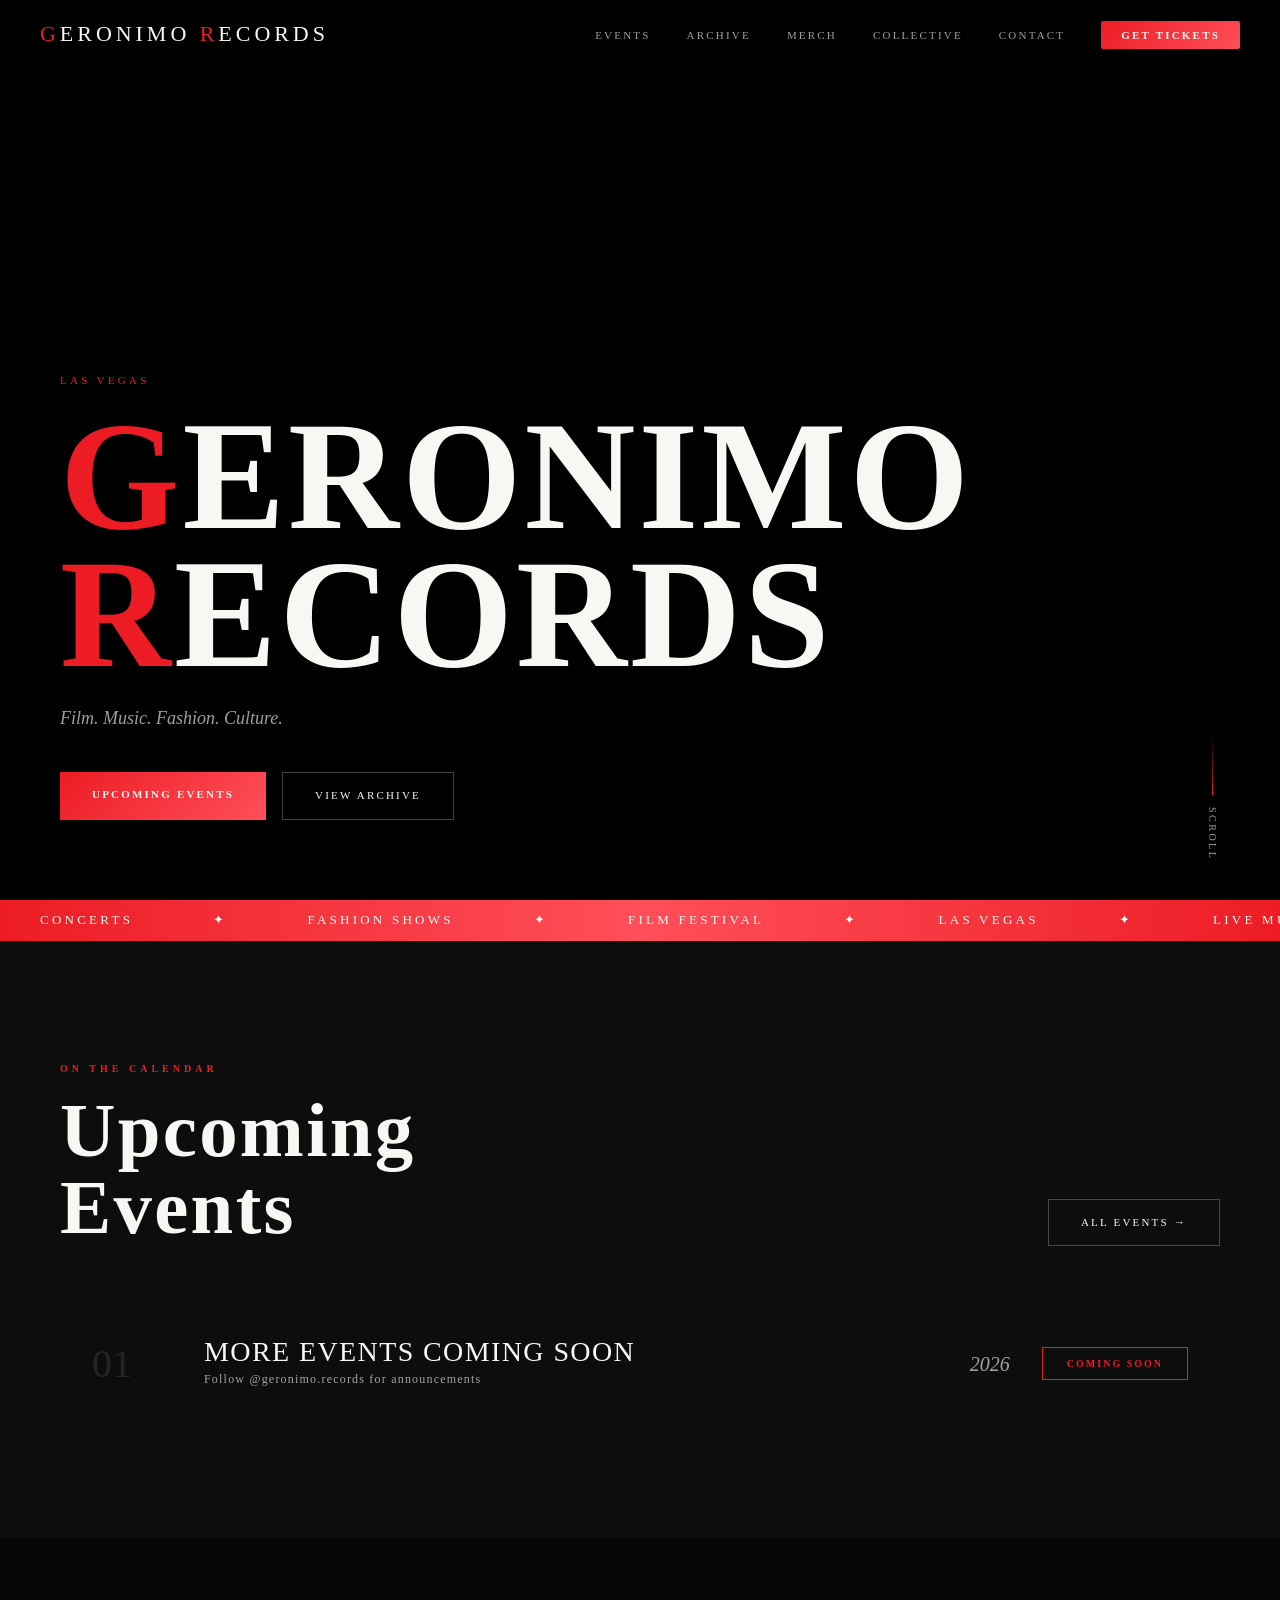
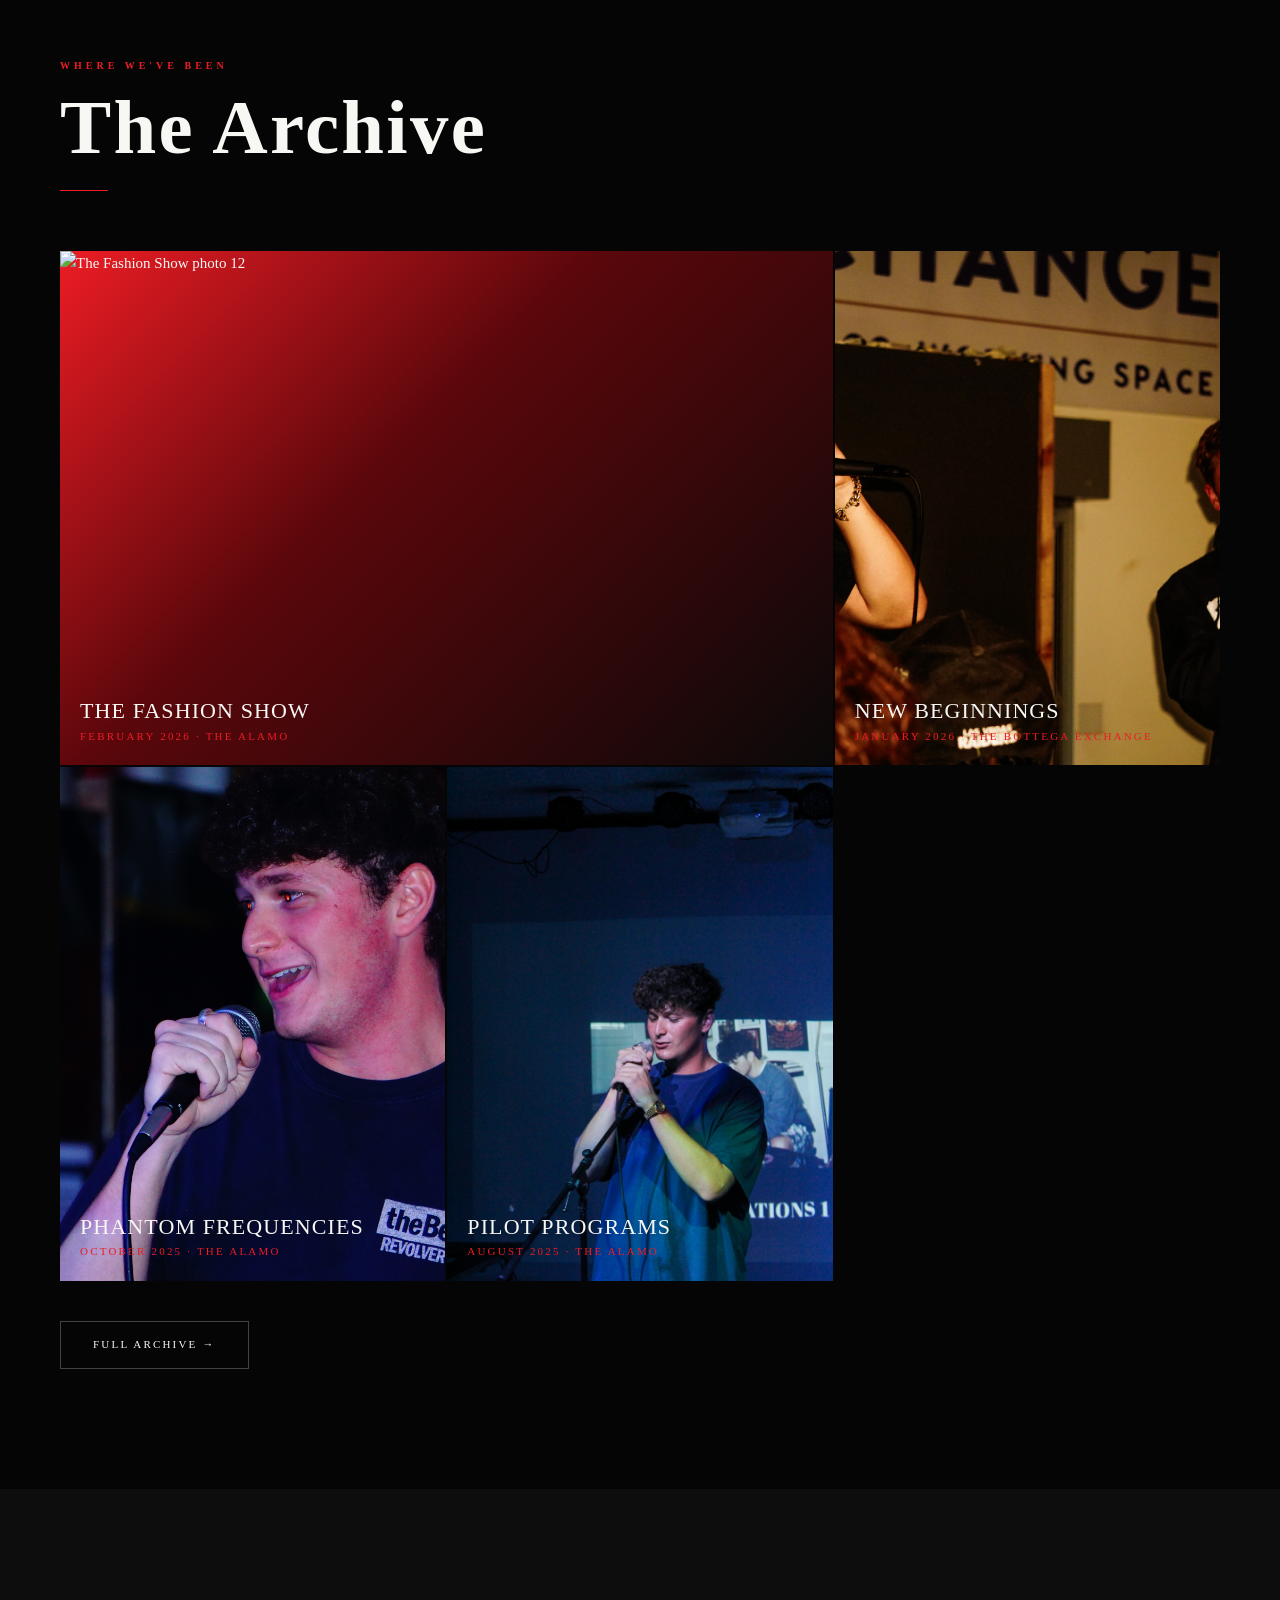
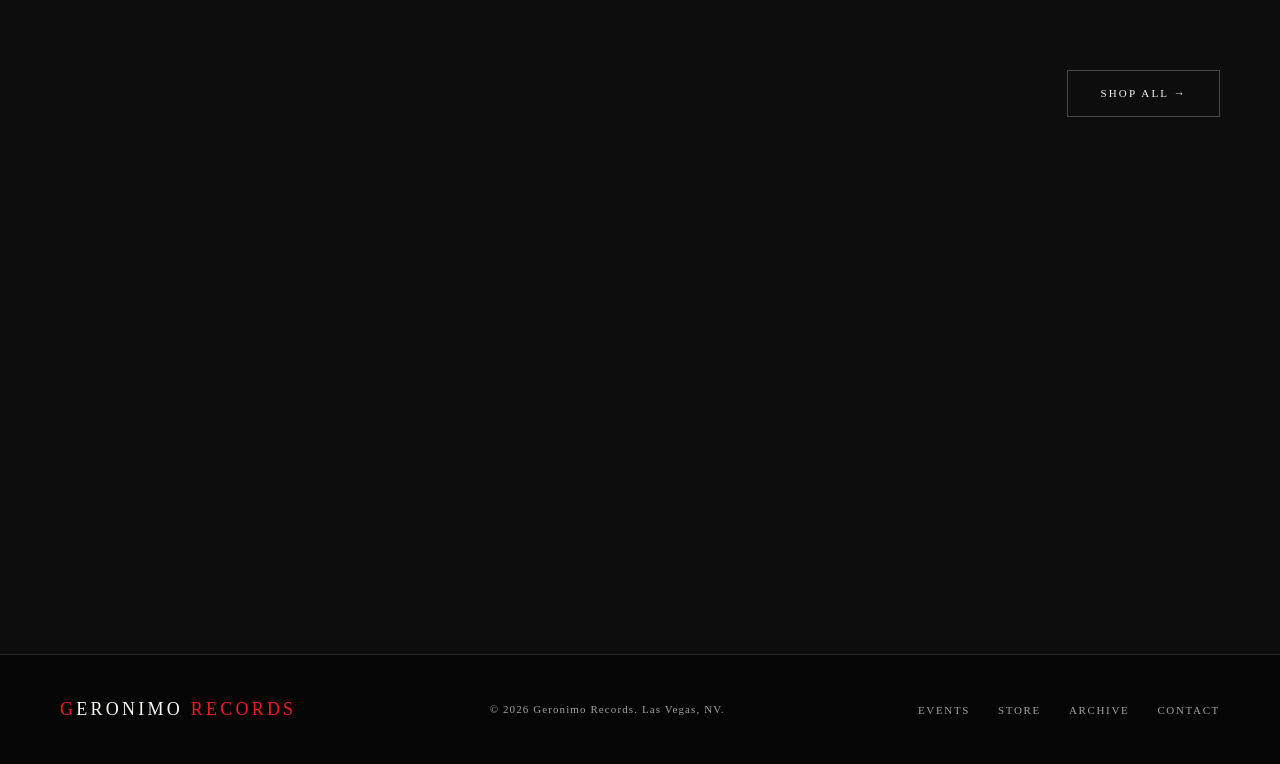
==== commit 74601cd9: "gonzo update" ====
--- a/index.html
+++ b/index.html
@@ -22,7 +22,7 @@
     <!-- NAV -->
     <nav>
       <a class="nav-logo" href="index.html"
-        ><span>G</span>ERONIMO <span>REC.</span></a
+        ><span>G</span>ERONIMO <span>R</span>ECORDS</a
       >
       <ul class="nav-links">
         <li><a href="events.html">Events</a></li>
@@ -50,13 +50,13 @@
     <section class="hero">
       <div class="hero-bg"></div>
       <div class="hero-grid"></div>
-      <div class="hero-tag">Las Vegas · Est. 2021</div>
+      <div class="hero-tag">Las Vegas</div>
       <h1 class="hero-title">
-        GERO<br />
-        <span class="outline">NIMO</span>
+        <span><span class="hero-title-accent">G</span>ERONIMO</span>
+        <span><span class="hero-title-accent">R</span>ECORDS</span>
       </h1>
       <p class="hero-sub">
-        We don't just throw events — we build culture in the desert.
+        Film. Music. Fashion. Culture.
       </p>
       <div class="hero-actions">
         <a href="events.html" class="btn-primary">Upcoming Events</a>
@@ -94,24 +94,8 @@
         <a href="events.html" class="btn-ghost">All Events →</a>
       </div>
       <div class="events-grid">
-        <a
-          href="https://www.eventbrite.com/e/the-first-annual-geronimo-short-film-festival-tickets-1984930504572?aff=oddtdtcreator&keep_tld=true"
-          class="event-row event-featured"
-          target="_blank"
-          rel="noopener"
-        >
+        <a href="events.html" class="event-row" style="opacity:0.45; pointer-events:none;">
           <div class="event-num">01</div>
-          <div class="event-info">
-            <div class="event-title-text">THE FIRST ANNUAL SHORT FILM FESTIVAL</div>
-            <div class="event-meta">
-              West Charleston Library · Competing Teams · Cash Prize · Audience Voting
-            </div>
-          </div>
-          <div class="event-date">May 6, 2026</div>
-          <button class="event-ticket">Buy Tickets</button>
-        </a>
-        <a href="events.html" class="event-row" style="opacity:0.45; pointer-events:none;">
-          <div class="event-num">02</div>
           <div class="event-info">
             <div class="event-title-text">MORE EVENTS COMING SOON</div>
             <div class="event-meta">Follow @geronimo.records for announcements</div>
--- a/css/style.css
+++ b/css/style.css
@@ -8,22 +8,22 @@
 
 :root {
   /* Colors */
-  --black:      #10274d;
-  --off-black:  #163769;
-  --dark:       #21529b;
-  --card:       #2c66b8;
-  --border:     rgba(255,255,255,0.12);
-  --white:      #f8fbff;
-  --cream:      #e7f0ff;
+  --black:      #050505;
+  --off-black:  #0d0d0d;
+  --dark:       #151515;
+  --card:       #1f1f1f;
+  --border:     rgba(255,255,255,0.14);
+  --white:      #f7f7f4;
+  --cream:      #e8e8e2;
   --gold:       #ed1c24;
-  --gold-light: #ff5a6a;
-  --red:        #ff4d5f;
-  --muted:      rgba(248,251,255,0.62);
+  --gold-light: #ff4f5a;
+  --red:        #ff313d;
+  --muted:      rgba(247,247,244,0.64);
 
   /* Typography */
-  --font-display:   'Bebas Neue', sans-serif;
-  --font-body:      'Inter', sans-serif;
-  --font-editorial: 'Cormorant Garamond', serif;
+  --font-display:   'Times New Roman MT', 'Times New Roman', Times, serif;
+  --font-body:      'Times New Roman MT', 'Times New Roman', Times, serif;
+  --font-editorial: 'Times New Roman MT', 'Times New Roman', Times, serif;
 
   /* Spacing */
   --section-pad: 120px 60px;
@@ -35,25 +35,7 @@
 body {
   position: relative;
   isolation: isolate;
-  background:
-    radial-gradient(circle at 8% 12%, rgba(248,251,255,0.95) 0 2px, transparent 2.5px),
-    radial-gradient(circle at 21% 34%, rgba(248,251,255,0.82) 0 1.5px, transparent 2px),
-    radial-gradient(circle at 33% 18%, rgba(248,251,255,0.9) 0 2px, transparent 2.5px),
-    radial-gradient(circle at 47% 42%, rgba(248,251,255,0.78) 0 1.5px, transparent 2px),
-    radial-gradient(circle at 59% 14%, rgba(248,251,255,0.92) 0 2px, transparent 2.5px),
-    radial-gradient(circle at 72% 31%, rgba(248,251,255,0.86) 0 1.5px, transparent 2px),
-    radial-gradient(circle at 84% 16%, rgba(248,251,255,0.95) 0 2px, transparent 2.5px),
-    radial-gradient(circle at 91% 44%, rgba(248,251,255,0.8) 0 1.5px, transparent 2px),
-    radial-gradient(circle at 14% 63%, rgba(248,251,255,0.85) 0 2px, transparent 2.5px),
-    radial-gradient(circle at 28% 78%, rgba(248,251,255,0.72) 0 1.5px, transparent 2px),
-    radial-gradient(circle at 41% 61%, rgba(248,251,255,0.9) 0 2px, transparent 2.5px),
-    radial-gradient(circle at 57% 74%, rgba(248,251,255,0.8) 0 1.5px, transparent 2px),
-    radial-gradient(circle at 69% 58%, rgba(248,251,255,0.88) 0 2px, transparent 2.5px),
-    radial-gradient(circle at 82% 71%, rgba(248,251,255,0.76) 0 1.5px, transparent 2px),
-    radial-gradient(circle at 94% 86%, rgba(248,251,255,0.9) 0 2px, transparent 2.5px),
-    radial-gradient(circle at top left, rgba(237,28,36,0.18) 0%, transparent 32%),
-    radial-gradient(circle at top right, rgba(255,255,255,0.12) 0%, transparent 28%),
-    linear-gradient(180deg, #10284f 0%, #1a3f79 45%, #2d67bb 100%);
+  background: #000;
   color: var(--white);
   font-family: var(--font-body);
   font-size: 15px;
@@ -66,84 +48,8 @@
   z-index: 1;
 }
 
-body::before,
-body::after {
-  content: '';
-  position: fixed;
-  inset: 0;
-  pointer-events: none;
-  z-index: 0;
-  background-repeat: no-repeat;
-}
-
-body::before {
-  background-image:
-    linear-gradient(135deg, rgba(248,251,255,0) 0%, rgba(248,251,255,0.98) 48%, rgba(248,251,255,0) 100%),
-    linear-gradient(135deg, rgba(248,251,255,0) 0%, rgba(248,251,255,0.85) 48%, rgba(248,251,255,0) 100%),
-    linear-gradient(135deg, rgba(248,251,255,0) 0%, rgba(248,251,255,0.92) 48%, rgba(248,251,255,0) 100%),
-    linear-gradient(135deg, rgba(248,251,255,0) 0%, rgba(248,251,255,0.8) 48%, rgba(248,251,255,0) 100%);
-  background-size: 180px 2px, 140px 2px, 220px 2px, 160px 2px;
-  background-position: -12% 18%, 36% -8%, 72% 12%, 104% 28%;
-  filter: drop-shadow(0 0 8px rgba(248,251,255,0.48));
-  animation: shootingStarsA 14s linear infinite;
-}
-
-body::after {
-  background-image:
-    linear-gradient(135deg, rgba(248,251,255,0) 0%, rgba(248,251,255,0.9) 48%, rgba(248,251,255,0) 100%),
-    linear-gradient(135deg, rgba(248,251,255,0) 0%, rgba(248,251,255,0.82) 48%, rgba(248,251,255,0) 100%),
-    linear-gradient(135deg, rgba(248,251,255,0) 0%, rgba(248,251,255,0.95) 48%, rgba(248,251,255,0) 100%),
-    linear-gradient(135deg, rgba(248,251,255,0) 0%, rgba(248,251,255,0.78) 48%, rgba(248,251,255,0) 100%);
-  background-size: 200px 2px, 150px 2px, 170px 2px, 230px 2px;
-  background-position: 8% 56%, 48% 42%, 82% 68%, 118% 54%;
-  filter: drop-shadow(0 0 10px rgba(248,251,255,0.42));
-  animation: shootingStarsB 18s linear infinite;
-}
-
-@keyframes shootingStarsA {
-  0% {
-    opacity: 0;
-    transform: translate3d(0, 0, 0);
-  }
-  10% {
-    opacity: 1;
-  }
-  45% {
-    opacity: 0.9;
-    transform: translate3d(-20vw, 20vh, 0);
-  }
-  46%,
-  100% {
-    opacity: 0;
-    transform: translate3d(-28vw, 28vh, 0);
-  }
-}
-
-@keyframes shootingStarsB {
-  0%,
-  18% {
-    opacity: 0;
-    transform: translate3d(0, 0, 0);
-  }
-  26% {
-    opacity: 1;
-  }
-  62% {
-    opacity: 0.88;
-    transform: translate3d(-24vw, 24vh, 0);
-  }
-  63%,
-  100% {
-    opacity: 0;
-    transform: translate3d(-34vw, 34vh, 0);
-  }
-}
-
 img { display: block; width: 100%; height: 100%; object-fit: cover; }
 a   { color: inherit; }
-
-/* ── FONTS ─────────────────────────────────────────────────── */
-@import url('https://fonts.googleapis.com/css2?family=Bebas+Neue&family=Inter:wght@300;400;500;600&family=Cormorant+Garamond:ital,wght@0,300;0,400;1,300;1,400&display=swap');
 
 /* ── NAV ────────────────────────────────────────────────────── */
 nav {
@@ -155,13 +61,13 @@
   justify-content: space-between;
   padding: 0 40px;
   height: 68px;
-  background: linear-gradient(to bottom, rgba(16,39,77,0.95) 0%, rgba(16,39,77,0.58) 58%, transparent 100%);
+  background: linear-gradient(to bottom, rgba(0,0,0,0.96) 0%, rgba(0,0,0,0.66) 58%, transparent 100%);
   backdrop-filter: blur(4px);
   transition: background 0.3s;
 }
 
 nav.scrolled {
-  background: rgba(16,39,77,0.97);
+  background: rgba(0,0,0,0.97);
 }
 
 .nav-logo {
@@ -232,7 +138,7 @@
   display: none;
   position: fixed;
   top: 68px; left: 0; right: 0; bottom: 0;
-  background: rgba(7,16,31,0.98);
+  background: rgba(0,0,0,0.98);
   z-index: 99;
   flex-direction: column;
   align-items: center;
@@ -320,7 +226,7 @@
 
 /* ── MARQUEE ────────────────────────────────────────────────── */
 .marquee-wrap {
-  background: linear-gradient(90deg, #ed1c24 0%, #ff5a6a 50%, #ed1c24 100%);
+  background: linear-gradient(90deg, #ed1c24 0%, #ff4f5a 50%, #ed1c24 100%);
   overflow: hidden;
   padding: 10px 0;
 }
@@ -361,23 +267,11 @@
 .hero-bg {
   position: absolute;
   inset: 0;
-  background:
-    linear-gradient(to bottom, rgba(7,16,31,0.15) 0%, rgba(7,16,31,0.45) 46%, rgba(7,16,31,0.94) 100%);
+  background: #000;
 }
 
 .hero-grid {
-  position: absolute;
-  inset: 0;
-  background-image:
-    linear-gradient(rgba(248,251,255,0.07) 1px, transparent 1px),
-    linear-gradient(90deg, rgba(237,28,36,0.1) 1px, transparent 1px);
-  background-size: 80px 80px;
-  animation: gridPan 20s linear infinite;
-}
-
-@keyframes gridPan {
-  0%   { transform: translateY(0); }
-  100% { transform: translateY(80px); }
+  display: none;
 }
 
 .hero-tag {
@@ -401,8 +295,17 @@
   z-index: 1;
 }
 
+.hero-title span {
+  display: block;
+}
+
+.hero-title .hero-title-accent {
+  display: inline;
+  color: var(--gold);
+}
+
 .hero-title .outline {
-  -webkit-text-stroke: 1px rgba(248,251,255,0.32);
+  -webkit-text-stroke: 1px rgba(247,247,244,0.32);
   color: transparent;
 }
 
@@ -573,17 +476,17 @@
 .archive-card:hover .archive-card-bg { transform: scale(1.05); }
 
 /* Fallback gradient fills (swap out when real photos are added) */
-.bg-1 { background: linear-gradient(135deg, #ed1c24 0%, #8e1322 42%, #0a1f4f 100%); }
-.bg-2 { background: linear-gradient(135deg, #10224a 0%, #1f4fa8 55%, #f8fbff 100%); }
-.bg-3 { background: linear-gradient(135deg, #07101f 0%, #153462 45%, #ed1c24 100%); }
-.bg-4 { background: linear-gradient(135deg, #f8fbff 0%, #b9cfff 35%, #19459f 100%); }
-.bg-5 { background: linear-gradient(135deg, #0b1730 0%, #ed1c24 50%, #ff8a96 100%); }
-.bg-6 { background: linear-gradient(135deg, #07101f 0%, #16305f 52%, #f8fbff 100%); }
+.bg-1 { background: linear-gradient(135deg, #ed1c24 0%, #5a070b 42%, #090909 100%); }
+.bg-2 { background: linear-gradient(135deg, #050505 0%, #272727 55%, #f7f7f4 100%); }
+.bg-3 { background: linear-gradient(135deg, #050505 0%, #202020 45%, #ed1c24 100%); }
+.bg-4 { background: linear-gradient(135deg, #f7f7f4 0%, #bcbcb5 35%, #171717 100%); }
+.bg-5 { background: linear-gradient(135deg, #050505 0%, #ed1c24 50%, #ff6b74 100%); }
+.bg-6 { background: linear-gradient(135deg, #050505 0%, #1f1f1f 52%, #f7f7f4 100%); }
 
 .archive-overlay {
   position: absolute;
   inset: 0;
-  background: linear-gradient(to top, rgba(7,16,31,0.9) 0%, rgba(7,16,31,0.15) 58%, transparent 100%);
+  background: linear-gradient(to top, rgba(0,0,0,0.9) 0%, rgba(0,0,0,0.18) 58%, transparent 100%);
   z-index: 2;
   display: flex;
   flex-direction: column;
@@ -725,7 +628,7 @@
   font-family: var(--font-editorial);
   font-size: 20px;
   line-height: 1.8;
-  color: rgba(248,251,255,0.76);
+  color: rgba(247,247,244,0.76);
   margin-bottom: 20px;
 }
 
@@ -819,7 +722,7 @@
 }
 
 .form-group select { background-color: #111; }
-.form-group select option { background: #153462; color: var(--white); }
+.form-group select option { background: #111; color: var(--white); }
 
 .form-group input:focus,
 .form-group textarea:focus,
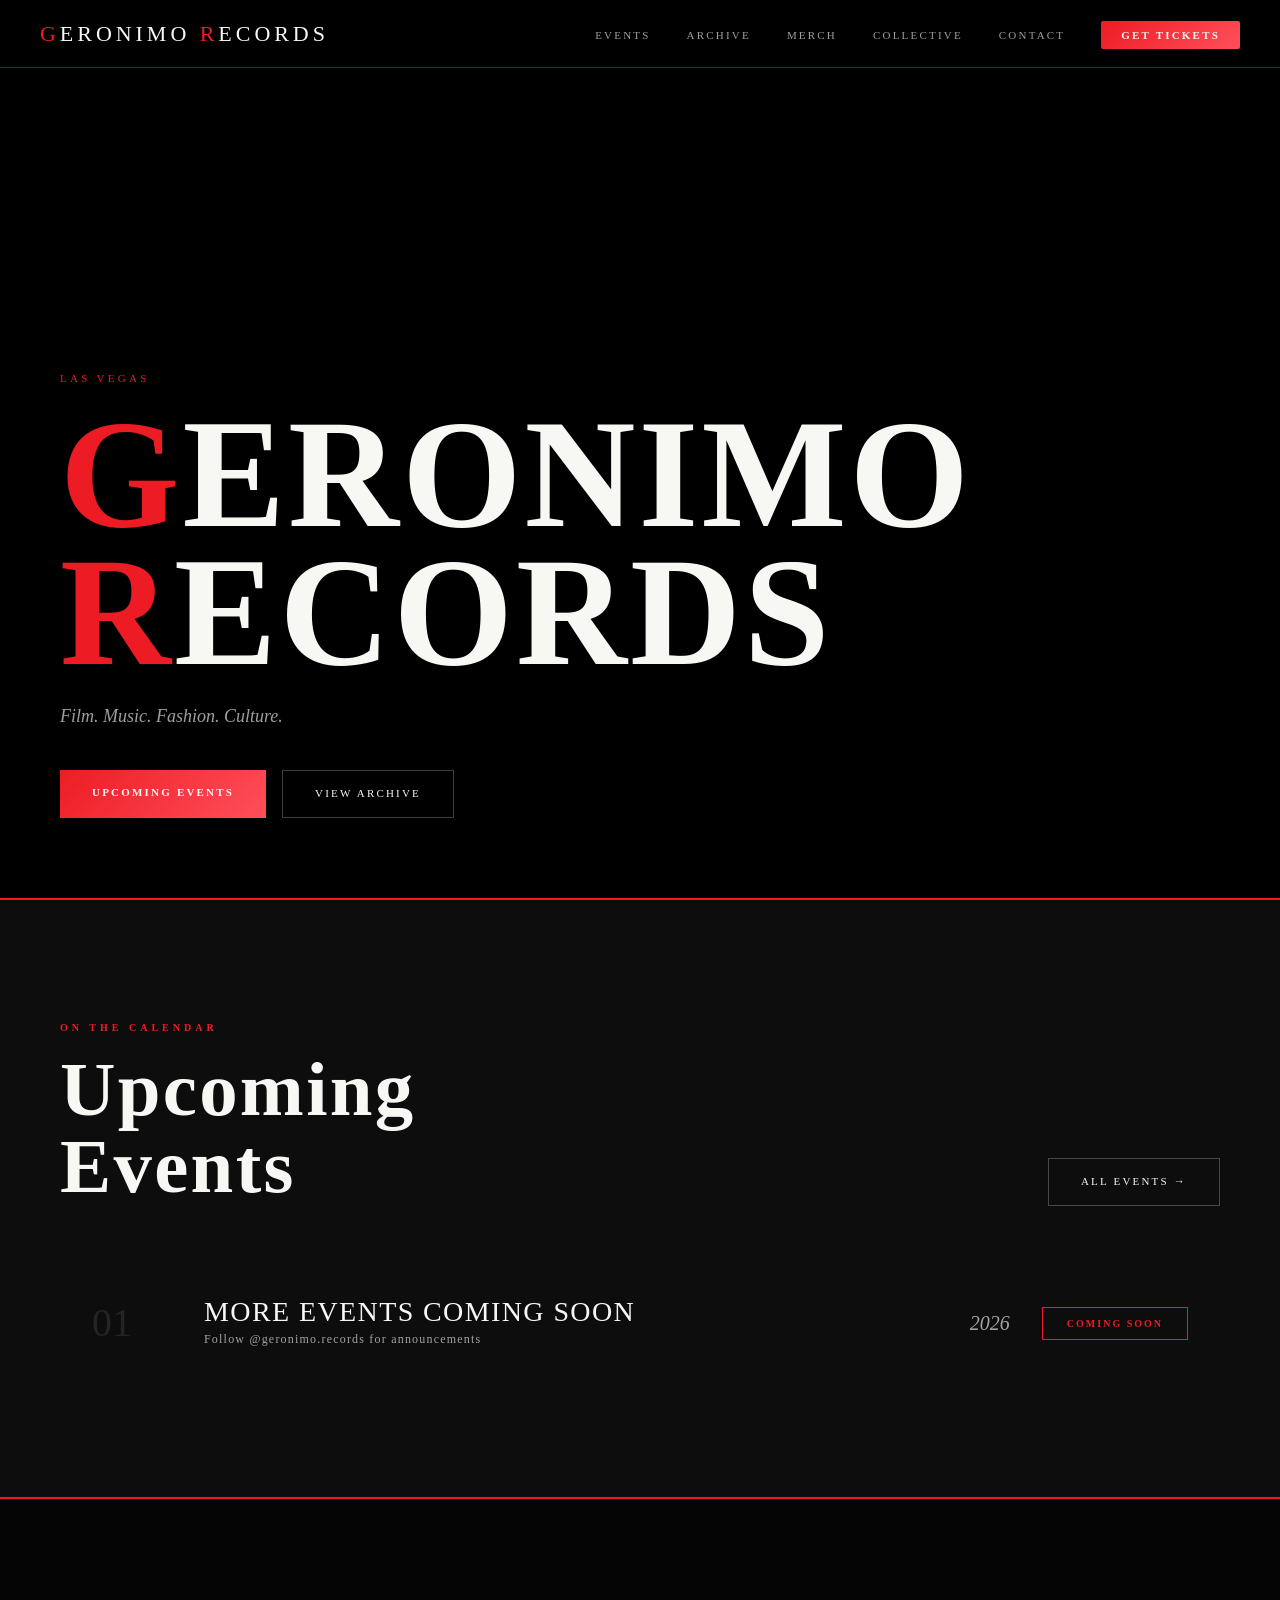
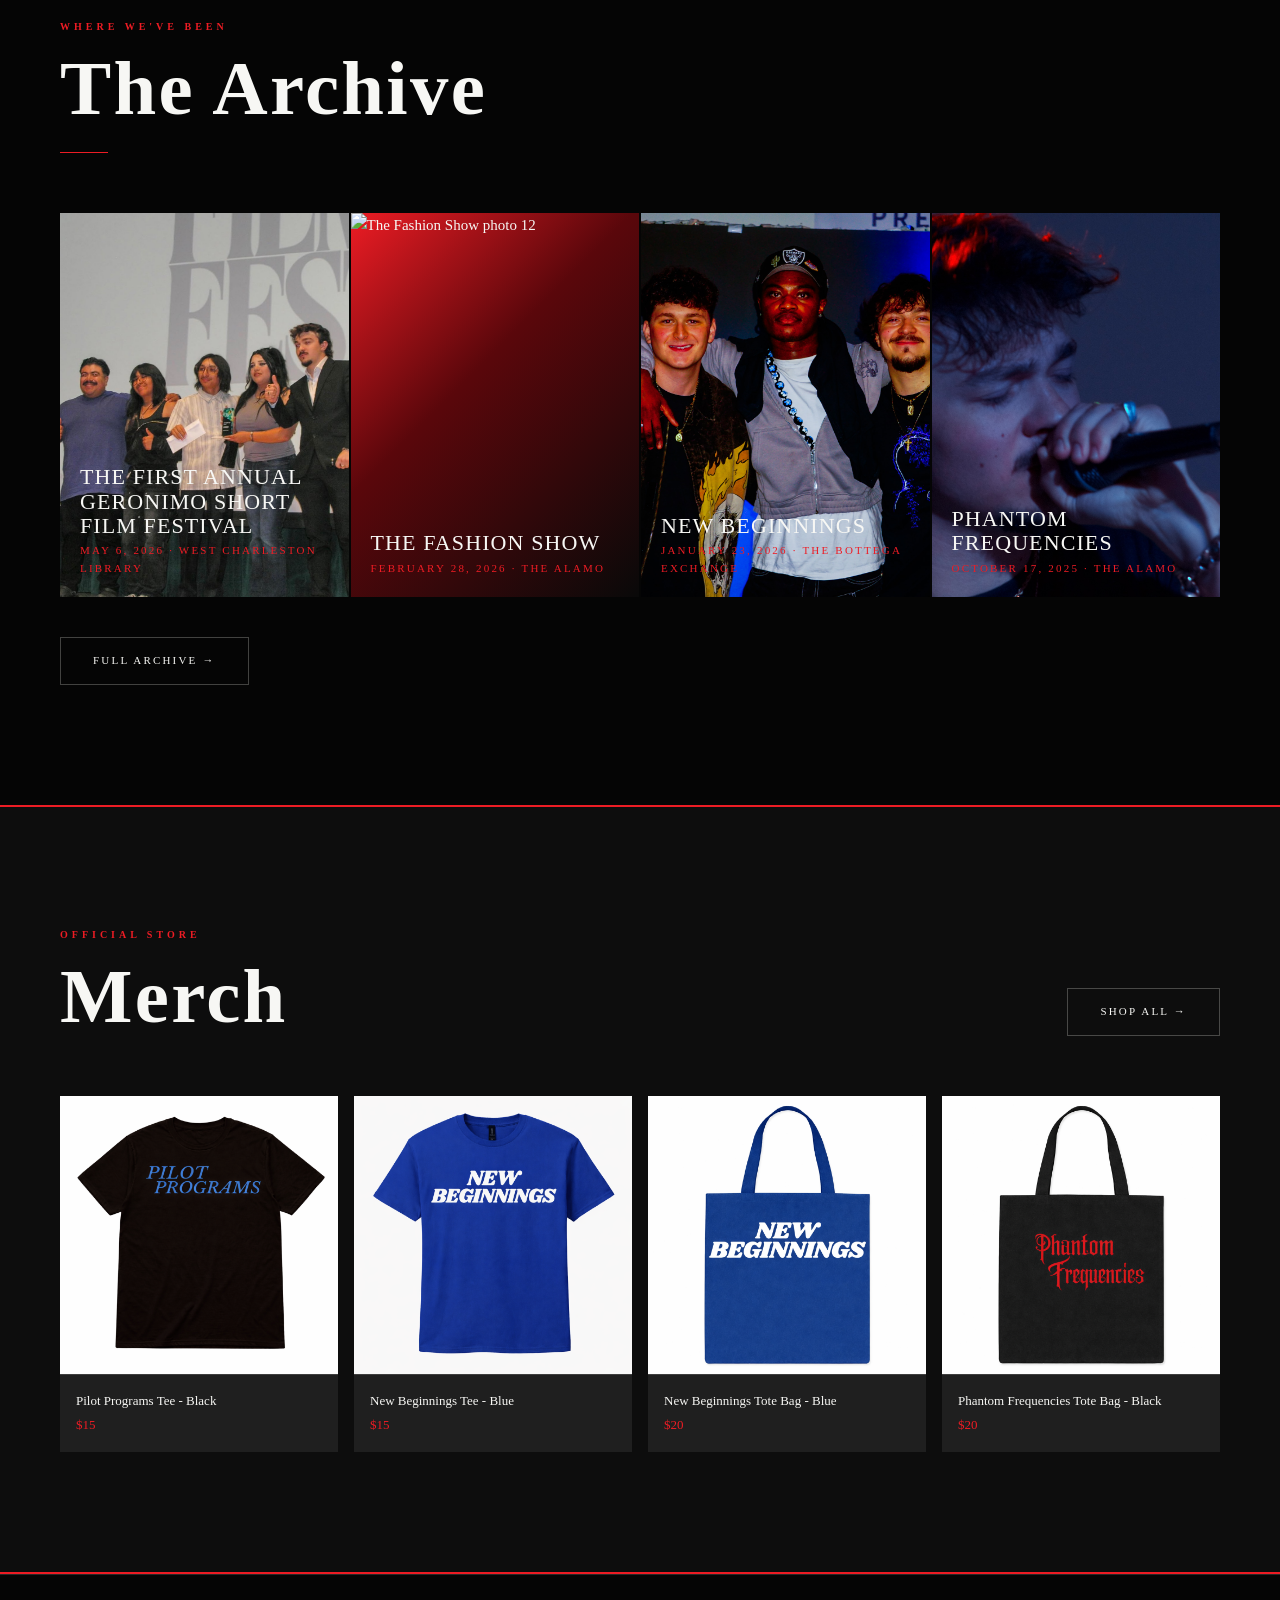
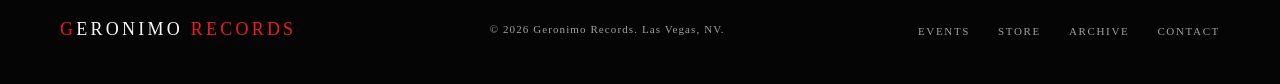
==== commit 6b50c270: "Final Touches FINAL TOUCHUP ON V1 WEBSITE" ====
--- a/index.html
+++ b/index.html
@@ -18,7 +18,7 @@
     <link rel="canonical" href="https://geronimorecords.net" />
     <link rel="stylesheet" href="css/style.css" />
   </head>
-  <body>
+  <body class="home-page">
     <!-- NAV -->
     <nav>
       <a class="nav-logo" href="index.html"
@@ -30,7 +30,7 @@
         <li><a href="merch.html">Merch</a></li>
         <li><a href="collective.html">Collective</a></li>
         <li><a href="contact.html">Contact</a></li>
-        <li><a href="events.html" class="nav-cta">Get Tickets</a></li>
+        <li><a href="https://geronimorecordstickets.netlify.app" class="nav-cta">Get Tickets</a></li>
       </ul>
       <button class="nav-hamburger" aria-label="Toggle menu">
         <span></span><span></span><span></span>
@@ -62,27 +62,7 @@
         <a href="events.html" class="btn-primary">Upcoming Events</a>
         <a href="archive.html" class="btn-ghost">View Archive</a>
       </div>
-      <div class="hero-scroll">Scroll</div>
-    </section>
-
-    <!-- MARQUEE -->
-    <div class="marquee-wrap">
-      <div class="marquee-track">
-        <span>CONCERTS</span><span class="marquee-dot">✦</span>
-        <span>FASHION SHOWS</span><span class="marquee-dot">✦</span>
-        <span>FILM FESTIVAL</span><span class="marquee-dot">✦</span>
-        <span>LAS VEGAS</span><span class="marquee-dot">✦</span>
-        <span>LIVE MUSIC</span><span class="marquee-dot">✦</span>
-        <span>COMMUNITY</span><span class="marquee-dot">✦</span>
-        <!-- Duplicate for seamless loop -->
-        <span>CONCERTS</span><span class="marquee-dot">✦</span>
-        <span>FASHION SHOWS</span><span class="marquee-dot">✦</span>
-        <span>FILM FESTIVAL</span><span class="marquee-dot">✦</span>
-        <span>LAS VEGAS</span><span class="marquee-dot">✦</span>
-        <span>LIVE MUSIC</span><span class="marquee-dot">✦</span>
-        <span>COMMUNITY</span><span class="marquee-dot">✦</span>
-      </div>
-    </div>
+    </section>
 
     <!-- UPCOMING EVENTS (preview) -->
     <section id="events" style="background: var(--off-black)">
@@ -112,13 +92,22 @@
       <h2 class="section-title">The Archive</h2>
       <div class="section-divider"></div>
       <div class="archive-grid">
-        <a href="archive-fashion-show.html" class="archive-card archive-large" style="text-decoration:none; color:inherit;">
+        <a href="archive-short-film-festival.html" class="archive-card" style="text-decoration:none; color:inherit;">
+          <div class="archive-card-bg bg-5">
+            <img id="homepage-short-film-festival-archive-photo" src="assets/images/events/short-film-festival/photo-01.jpg" alt="The First Annual Geronimo Short Film Festival photo 1" loading="lazy" />
+          </div>
+          <div class="archive-always">
+            <div class="archive-event-name">THE FIRST ANNUAL GERONIMO SHORT FILM FESTIVAL</div>
+            <div class="archive-event-date">May 6, 2026 · West Charleston Library</div>
+          </div>
+        </a>
+        <a href="archive-fashion-show.html" class="archive-card" style="text-decoration:none; color:inherit;">
           <div class="archive-card-bg bg-1">
             <img id="homepage-fashion-show-archive-photo" src="assets/images/events/fashion-show/photo-01.jpg" alt="The Fashion Show photo 1" loading="lazy" />
           </div>
           <div class="archive-always">
             <div class="archive-event-name">THE FASHION SHOW</div>
-            <div class="archive-event-date">February 2026 · The Alamo</div>
+            <div class="archive-event-date">February 28, 2026 · The Alamo</div>
           </div>
         </a>
         <a href="archive-new-beginnings.html" class="archive-card" style="text-decoration:none; color:inherit;">
@@ -127,7 +116,7 @@
           </div>
           <div class="archive-always">
             <div class="archive-event-name">NEW BEGINNINGS</div>
-            <div class="archive-event-date">January 2026 · The Bottega Exchange</div>
+            <div class="archive-event-date">January 23, 2026 · The Bottega Exchange</div>
           </div>
         </a>
         <a href="archive-phantom-frequencies.html" class="archive-card" style="text-decoration:none; color:inherit;">
@@ -136,16 +125,7 @@
           </div>
           <div class="archive-always">
             <div class="archive-event-name">PHANTOM FREQUENCIES</div>
-            <div class="archive-event-date">October 2025 · The Alamo</div>
-          </div>
-        </a>
-        <a href="archive-pilot-programs.html" class="archive-card" style="text-decoration:none; color:inherit;">
-          <div class="archive-card-bg bg-3">
-            <img id="homepage-pilot-programs-archive-photo" src="assets/images/events/pilot-programs/photo-01.jpg" alt="Pilot Programs photo 1" loading="lazy" />
-          </div>
-          <div class="archive-always">
-            <div class="archive-event-name">PILOT PROGRAMS</div>
-            <div class="archive-event-date">August 2025 · The Alamo</div>
+            <div class="archive-event-date">October 17, 2025 · The Alamo</div>
           </div>
         </a>
       </div>
@@ -283,13 +263,13 @@
       })();
 
       (function() {
-        var photoCount = 14;
-        var index = Math.floor(Math.random() * photoCount) + 1;
-        var photoNumber = String(index).padStart(2, '0');
-        var image = document.getElementById('homepage-pilot-programs-archive-photo');
-        if (image) {
-          image.src = 'assets/images/events/pilot-programs/photo-' + photoNumber + '.jpg';
-          image.alt = 'Pilot Programs photo ' + index;
+        var photoCount = 10;
+        var index = Math.floor(Math.random() * photoCount) + 1;
+        var photoNumber = String(index).padStart(2, '0');
+        var image = document.getElementById('homepage-short-film-festival-archive-photo');
+        if (image) {
+          image.src = 'assets/images/events/short-film-festival/photo-' + photoNumber + '.jpg';
+          image.alt = 'Short Film Festival photo ' + index;
         }
       })();
     </script>
--- a/css/style.css
+++ b/css/style.css
@@ -43,6 +43,26 @@
   overflow-x: hidden;
 }
 
+body.home-page section {
+  border-bottom: 2px solid var(--gold);
+}
+
+body.events-page .page-hero,
+body.events-page section {
+  border-bottom: 2px solid var(--gold);
+}
+
+body.archive-page .page-hero,
+body.archive-page section,
+body.merch-page .page-hero,
+body.merch-page section,
+body.collective-page .page-hero,
+body.collective-page section,
+body.contact-page .page-hero,
+body.contact-page section {
+  border-bottom: 2px solid var(--gold);
+}
+
 body > * {
   position: relative;
   z-index: 1;
@@ -62,6 +82,7 @@
   padding: 0 40px;
   height: 68px;
   background: linear-gradient(to bottom, rgba(0,0,0,0.96) 0%, rgba(0,0,0,0.66) 58%, transparent 100%);
+  border-bottom: 1px solid rgba(237,28,36,0.55);
   backdrop-filter: blur(4px);
   transition: background 0.3s;
 }
@@ -226,30 +247,8 @@
 
 /* ── MARQUEE ────────────────────────────────────────────────── */
 .marquee-wrap {
-  background: linear-gradient(90deg, #ed1c24 0%, #ff4f5a 50%, #ed1c24 100%);
-  overflow: hidden;
-  padding: 10px 0;
-}
-
-.marquee-track {
-  display: flex;
-  animation: marqueeScroll 18s linear infinite;
-  white-space: nowrap;
-}
-
-.marquee-track span {
-  font-family: var(--font-display);
-  font-size: 13px;
-  letter-spacing: 0.25em;
-  color: var(--white);
-  padding: 0 40px;
-}
-
-.marquee-dot { color: rgba(0,0,0,0.4); }
-
-@keyframes marqueeScroll {
-  0%   { transform: translateX(0); }
-  100% { transform: translateX(-50%); }
+  height: 20px;
+  background: #ed1c24;
 }
 
 /* ── HERO ───────────────────────────────────────────────────── */
@@ -332,29 +331,15 @@
   position: absolute;
   bottom: 40px;
   right: 60px;
-  writing-mode: vertical-rl;
-  font-size: 10px;
-  letter-spacing: 0.25em;
-  text-transform: uppercase;
-  color: var(--muted);
-  display: flex;
-  align-items: center;
-  gap: 12px;
+  display: block;
+  width: 96px;
+  height: 2px;
+  background: var(--gold);
   z-index: 1;
 }
 
 .hero-scroll::before {
-  content: '';
-  display: block;
-  width: 1px;
-  height: 60px;
-  background: linear-gradient(to bottom, transparent, var(--gold));
-  animation: scrollLine 1.5s ease-in-out infinite;
-}
-
-@keyframes scrollLine {
-  0%, 100% { opacity: 0.4; }
-  50%       { opacity: 1; }
+  content: none;
 }
 
 /* ── PAGE HERO (inner pages) ────────────────────────────────── */
@@ -523,6 +508,16 @@
   min-height: 400px;
 }
 
+#archive .archive-grid {
+  grid-template-columns: repeat(4, 1fr);
+}
+
+#archive .archive-grid .archive-large {
+  grid-column: span 1;
+  min-height: 0;
+  aspect-ratio: 3 / 4;
+}
+
 /* ── MERCH GRID ─────────────────────────────────────────────── */
 .merch-header {
   display: flex;
@@ -791,6 +786,12 @@
 
 .social-link:hover { border-color: var(--gold); color: var(--gold); }
 
+.social-link svg {
+  width: 24px;
+  height: 24px;
+  display: block;
+}
+
 /* ── TICKET TAILOR EMBED WRAPPER ────────────────────────────── */
 .tickettailor-embed {
   width: 100%;
@@ -866,6 +867,9 @@
 .shopify-embed-wrapper {
   width: 100%;
   min-height: 200px;
+  display: grid;
+  gap: 16px;
+  margin-top: 32px;
   /* Shopify Buy Button injects its iframe here */
 }
 
@@ -933,6 +937,7 @@
   .event-num, .event-date { display: none; }
 
   .archive-grid { grid-template-columns: 1fr 1fr; }
+  #archive .archive-grid { grid-template-columns: 1fr 1fr; }
   .archive-large { grid-column: span 1; min-height: 240px; }
 
   .merch-header { flex-direction: column; align-items: flex-start; gap: 16px; }
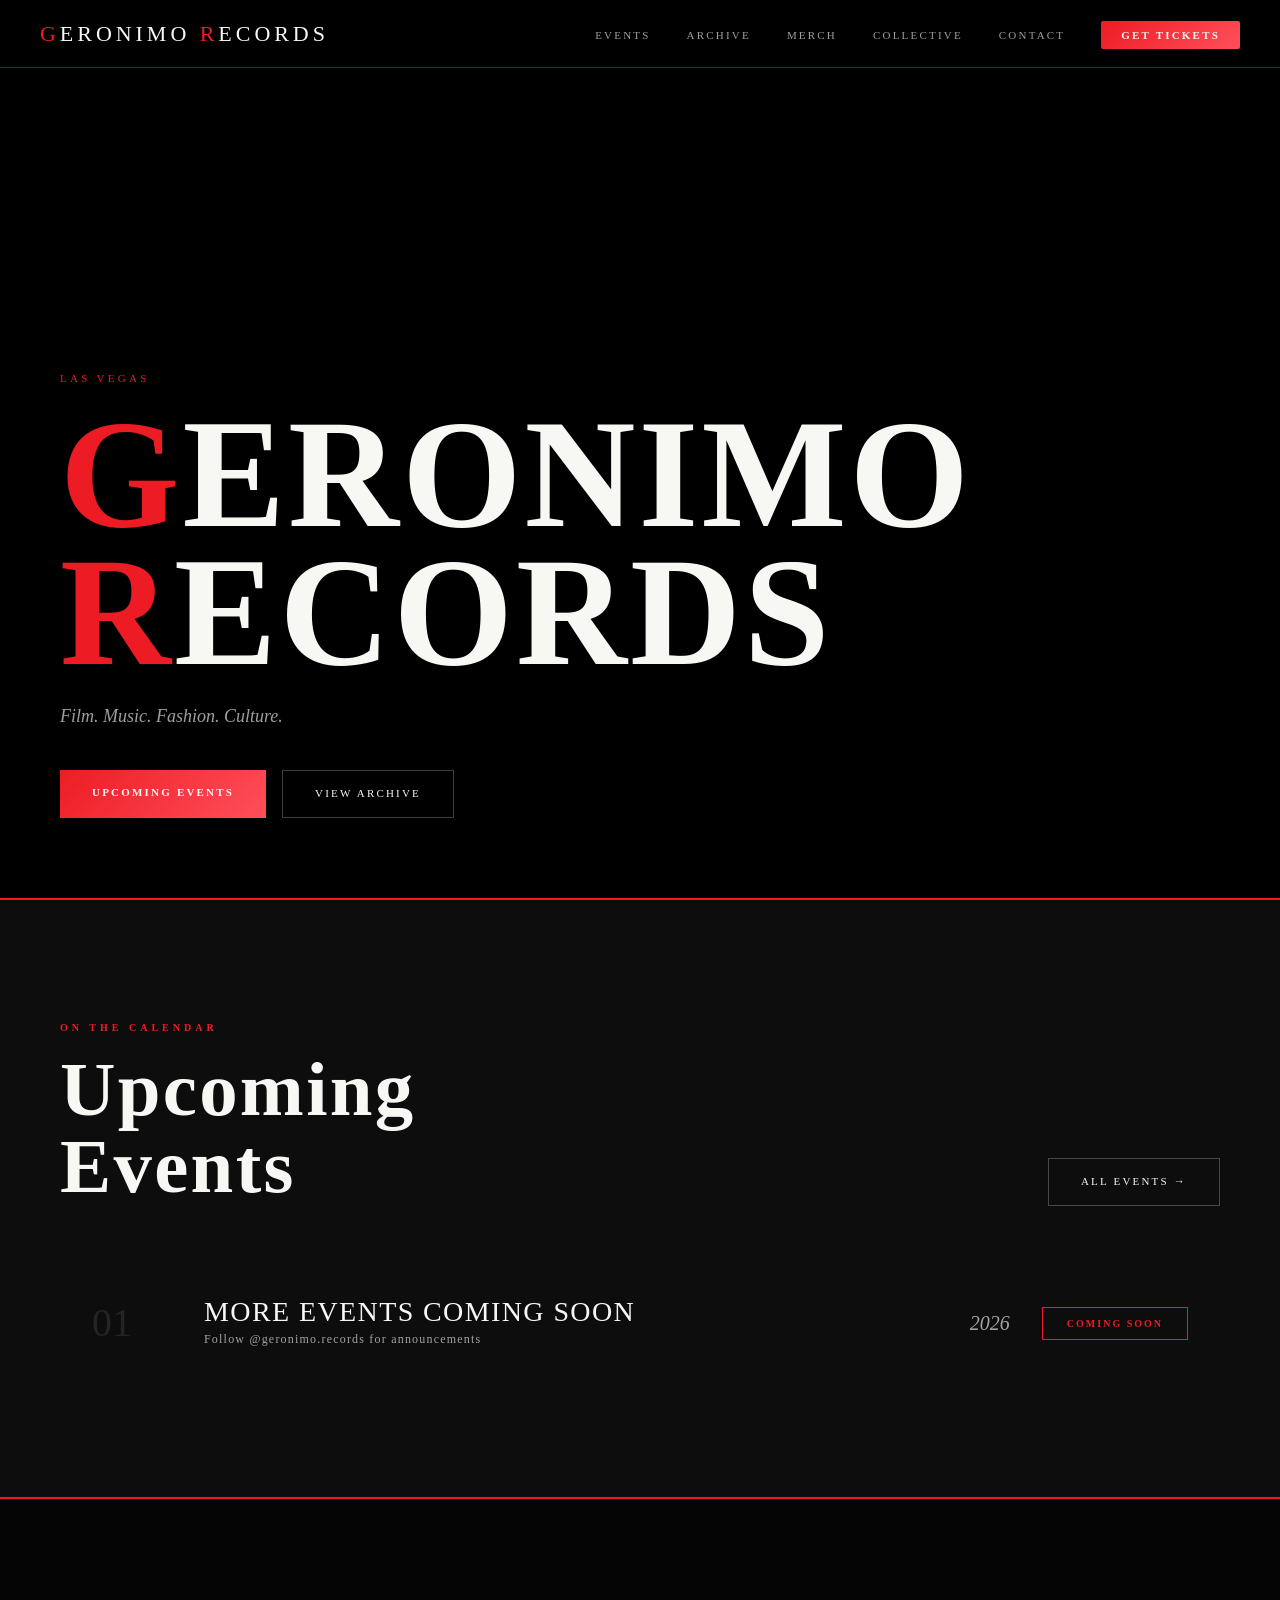
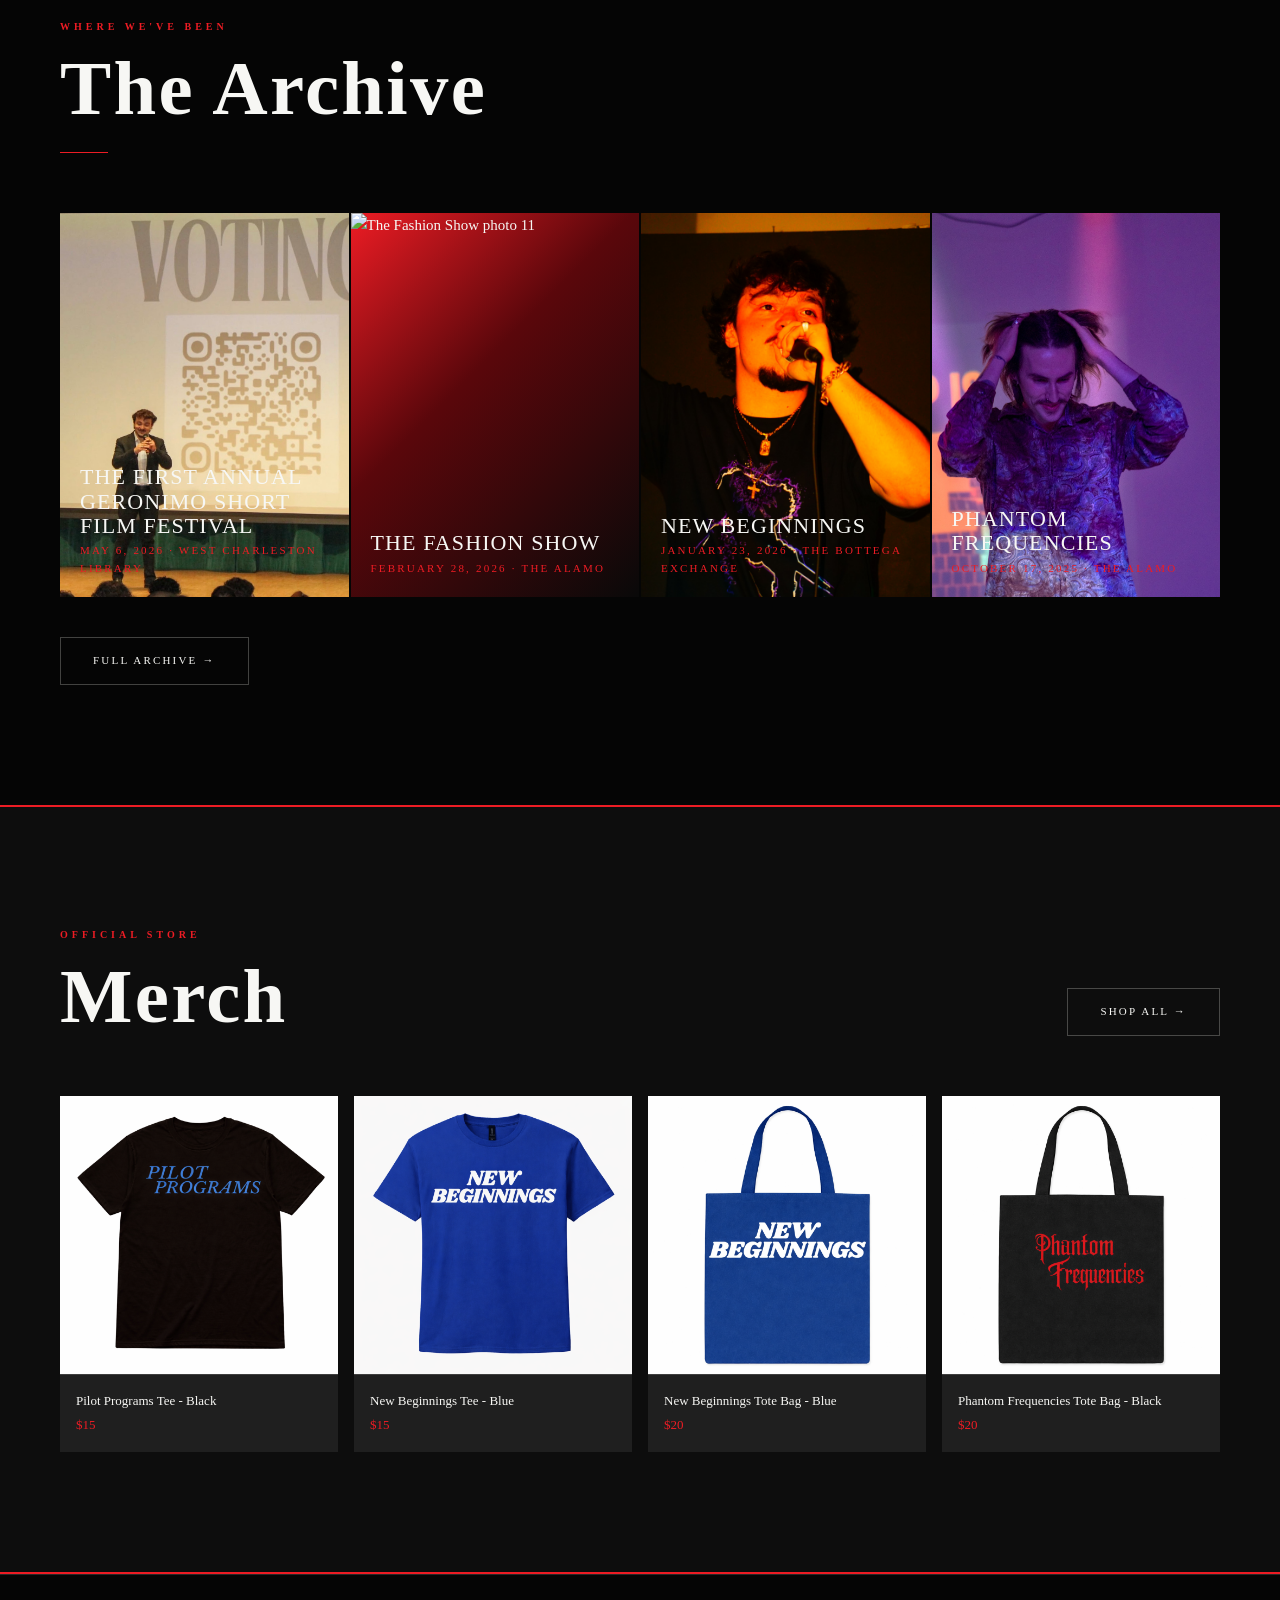
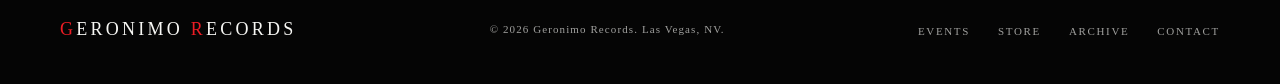
==== commit 1cf24216: "update update" ====
--- a/index.html
+++ b/index.html
@@ -44,7 +44,8 @@
       <a href="merch.html">Merch</a>
       <a href="collective.html">Collective</a>
       <a href="contact.html">Contact</a>
-    </div>
+    <a href="https://geronimorecordstickets.netlify.app" class="nav-mobile-cta">Get Tickets</a>
+  </div>
 
     <!-- HERO -->
     <section class="hero">
@@ -194,7 +195,7 @@
     <!-- FOOTER -->
     <footer>
       <a class="footer-logo" href="index.html"
-        ><span>G</span>ERONIMO <span>RECORDS</span></a
+        ><span>G</span>ERONIMO <span>R</span>ECORDS</a
       >
       <p class="footer-copy">© 2026 Geronimo Records. Las Vegas, NV.</p>
       <ul class="footer-links">
--- a/css/style.css
+++ b/css/style.css
@@ -165,6 +165,7 @@
   align-items: center;
   justify-content: center;
   gap: 40px;
+  overflow-y: auto;
 }
 
 .nav-mobile.open { display: flex; }
@@ -179,6 +180,25 @@
 }
 
 .nav-mobile a:hover { color: var(--white); }
+
+.nav-mobile a.nav-mobile-cta {
+  background: var(--gold) !important;
+  color: var(--white) !important;
+  border: 1px solid var(--gold) !important;
+  padding: 14px 22px;
+  font-family: var(--font-body);
+  font-size: 11px;
+  font-weight: 600;
+  letter-spacing: 0.2em;
+  line-height: 1;
+  text-transform: uppercase;
+}
+
+.nav-mobile a.nav-mobile-cta:hover {
+  background: var(--gold-light) !important;
+  border-color: var(--gold-light) !important;
+  color: var(--white) !important;
+}
 
 /* ── SECTION BASICS ─────────────────────────────────────────── */
 section { padding: var(--section-pad); }
@@ -924,13 +944,27 @@
   :root { --section-pad: var(--section-pad-mobile); }
 
   nav { padding: 0 24px; }
+  .nav-logo { font-size: 16px; letter-spacing: 0.12em; }
   .nav-links { display: none; }
   .nav-hamburger { display: flex; }
-
-  .hero { padding: 0 24px 60px; }
+  .nav-mobile {
+    justify-content: flex-start;
+    gap: 24px;
+    padding: 52px 24px 40px;
+  }
+  .nav-mobile a {
+    font-size: clamp(28px, 9vw, 40px);
+    line-height: 1;
+  }
+
+  .hero { min-height: 580px; padding: 0 24px 60px; }
+  .hero-title { font-size: clamp(56px, 18vw, 86px); }
+  .hero-actions { flex-wrap: wrap; gap: 12px; }
+  .btn-primary, .btn-ghost { padding: 13px 20px; max-width: 100%; }
   .hero-scroll { display: none; }
 
   .page-hero { padding: 130px 24px 60px; }
+  .section-title { font-size: clamp(38px, 13vw, 64px); overflow-wrap: anywhere; }
 
   .events-header { flex-direction: column; align-items: flex-start; gap: 20px; }
   .event-row { grid-template-columns: 1fr auto; gap: 16px; padding: 20px 16px; }
@@ -939,9 +973,13 @@
   .archive-grid { grid-template-columns: 1fr 1fr; }
   #archive .archive-grid { grid-template-columns: 1fr 1fr; }
   .archive-large { grid-column: span 1; min-height: 240px; }
+  .archive-always { left: 14px; right: 14px; bottom: 14px; }
+  .archive-event-name { font-size: clamp(15px, 4.8vw, 20px); overflow-wrap: anywhere; }
+  .archive-event-date { font-size: 9px; letter-spacing: 0.12em; }
 
   .merch-header { flex-direction: column; align-items: flex-start; gap: 16px; }
   .merch-grid { grid-template-columns: 1fr 1fr; gap: 12px; }
+  .merch-name { font-size: 16px; overflow-wrap: anywhere; }
 
   .collective-grid { grid-template-columns: 1fr; gap: 40px; }
   .collective-people { grid-template-columns: 1fr 1fr; }
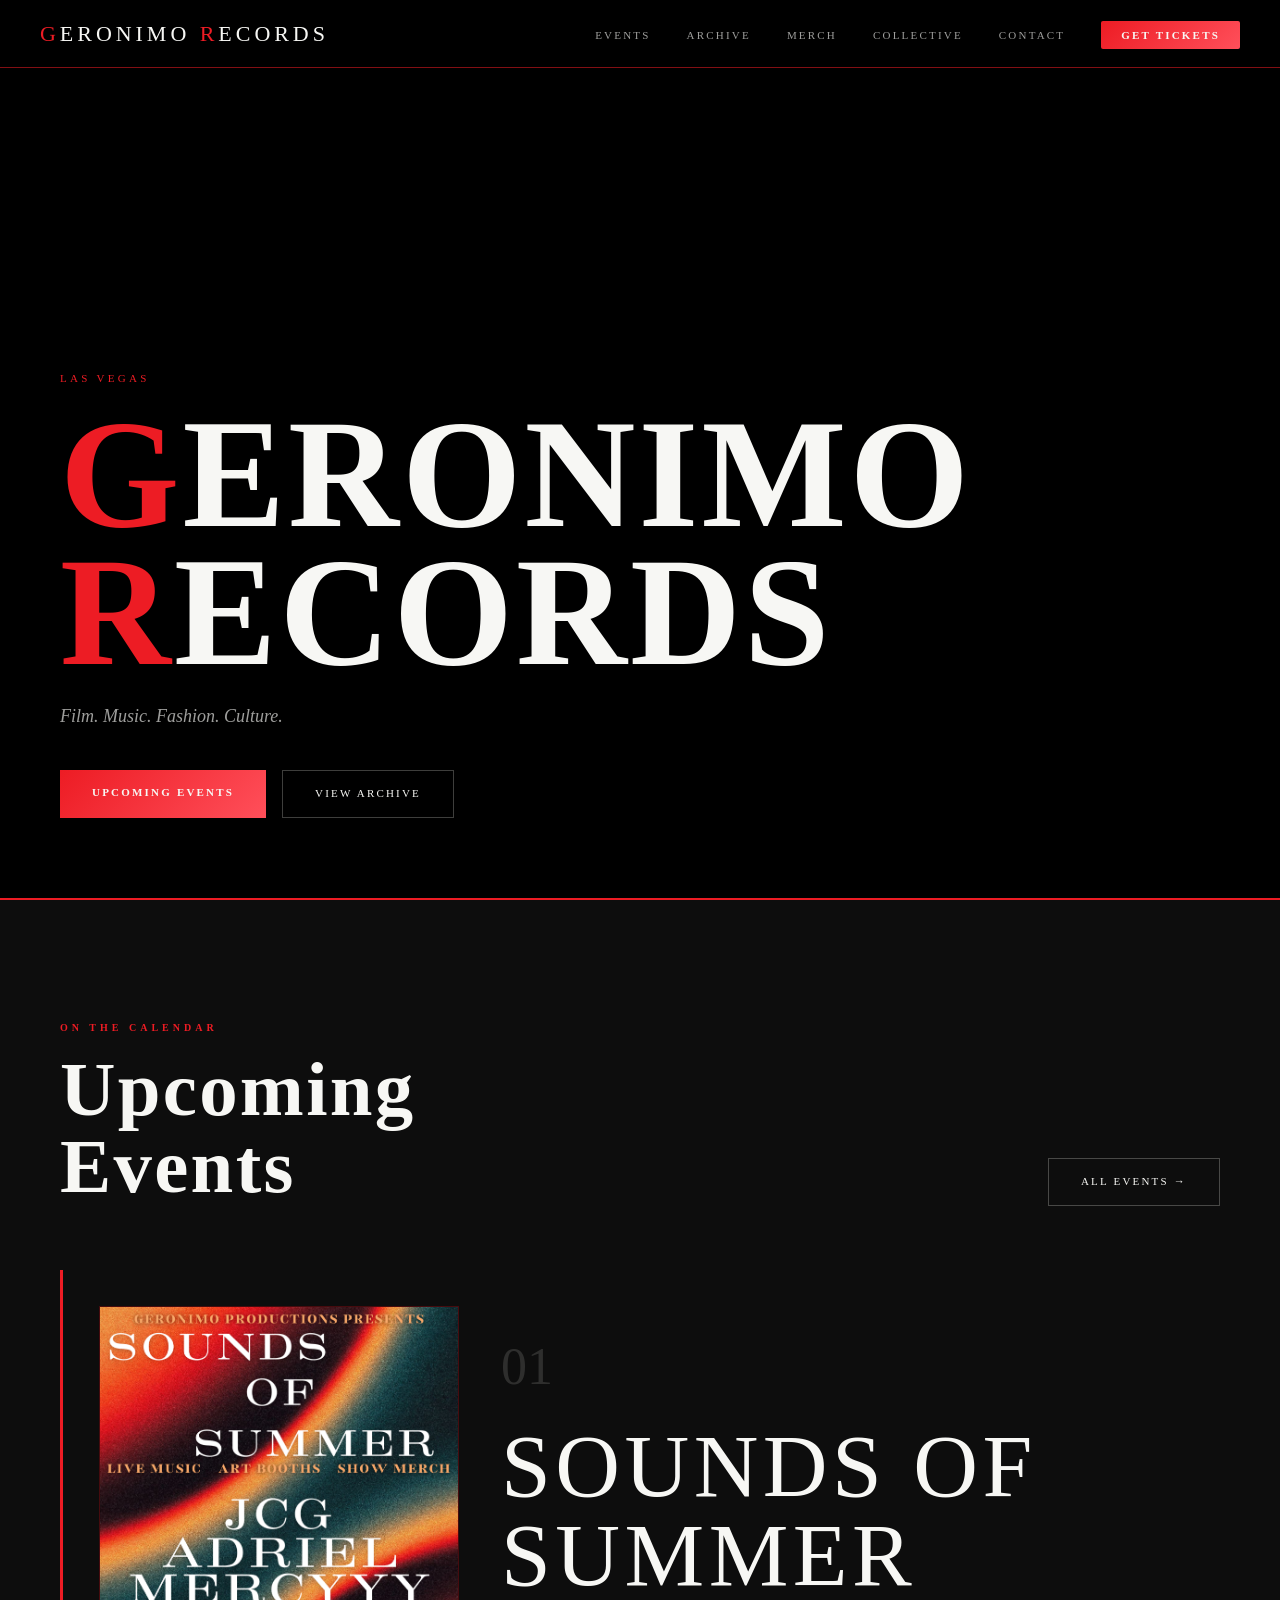
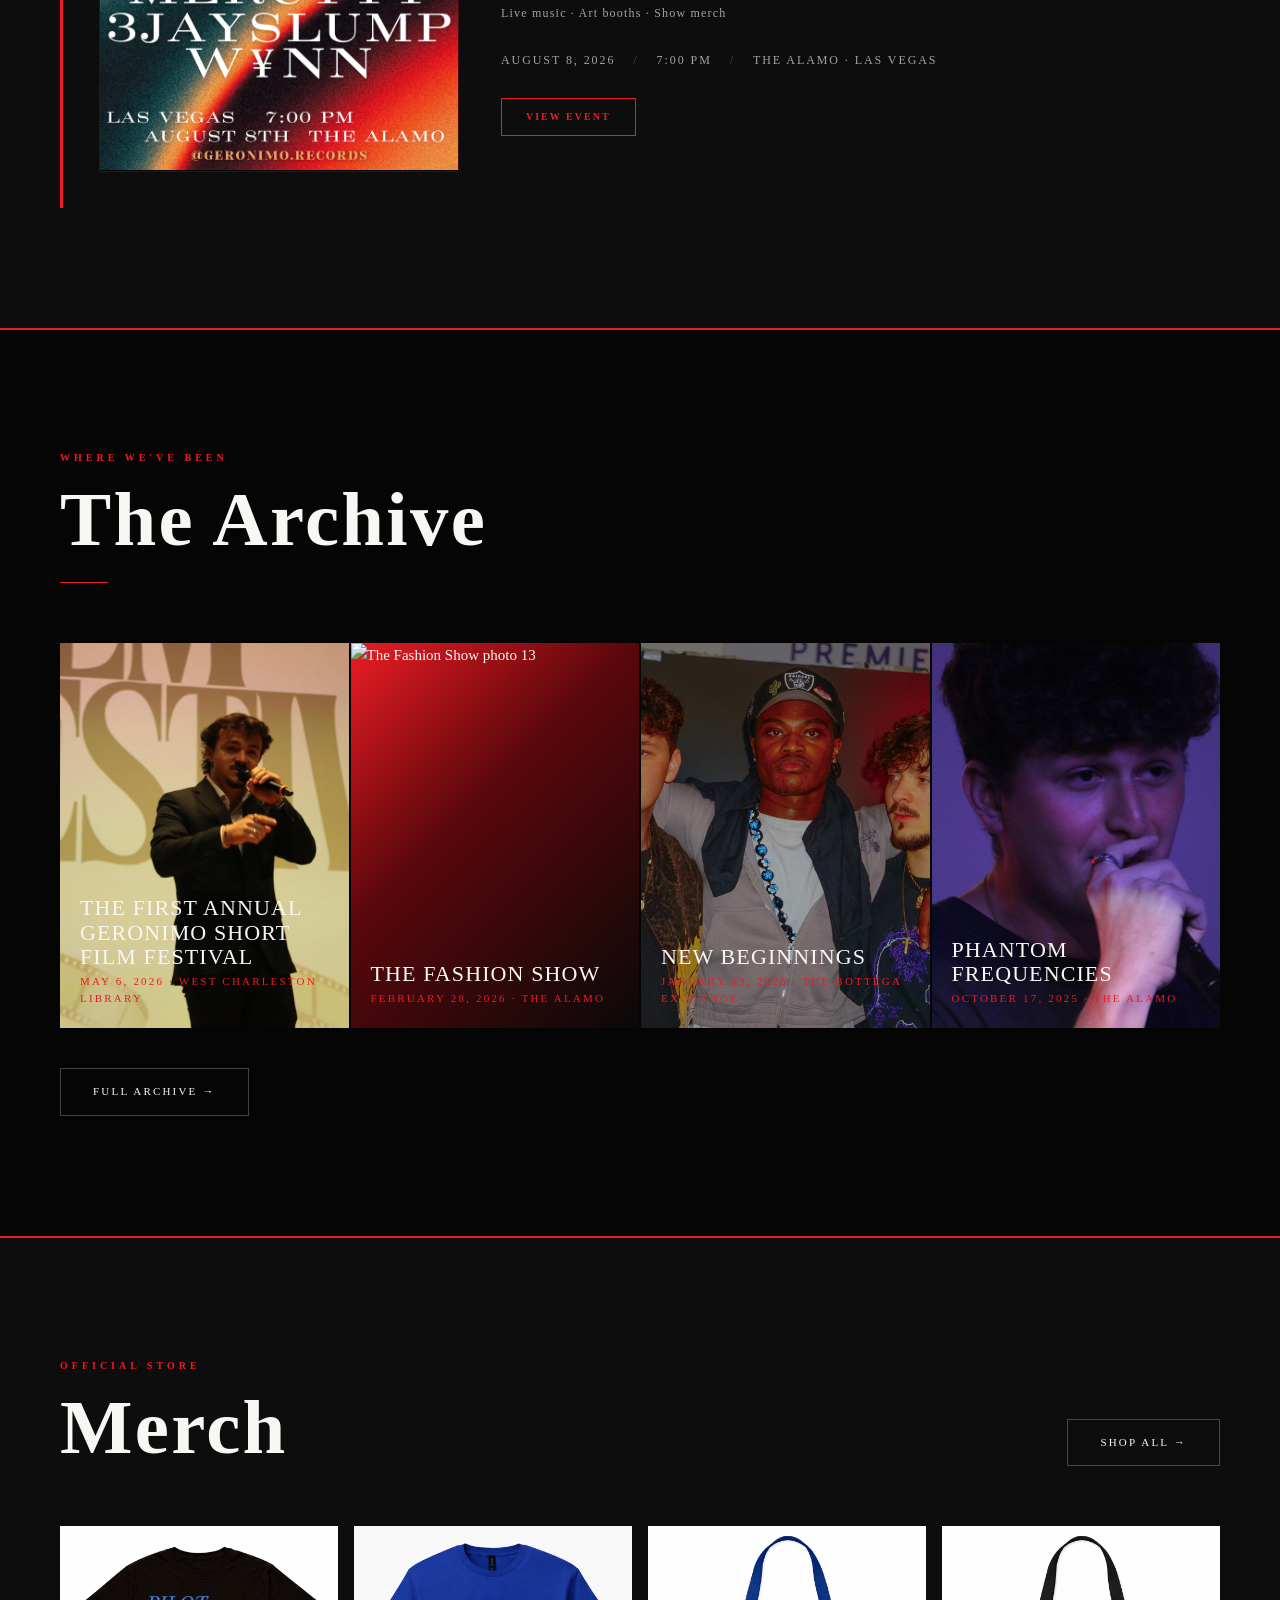
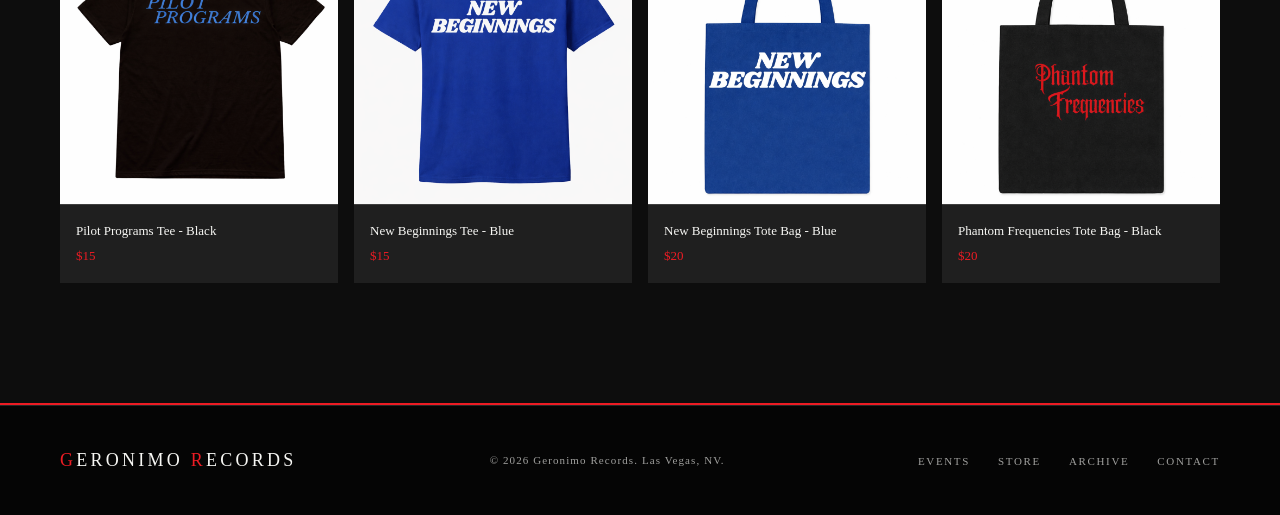
==== commit 836f7d39: "ticket update ticket" ====
--- a/index.html
+++ b/index.html
@@ -30,7 +30,7 @@
         <li><a href="merch.html">Merch</a></li>
         <li><a href="collective.html">Collective</a></li>
         <li><a href="contact.html">Contact</a></li>
-        <li><a href="https://geronimorecordstickets.netlify.app" class="nav-cta">Get Tickets</a></li>
+        <li><a href="events.html" class="nav-cta">Get Tickets</a></li>
       </ul>
       <button class="nav-hamburger" aria-label="Toggle menu">
         <span></span><span></span><span></span>
@@ -44,8 +44,8 @@
       <a href="merch.html">Merch</a>
       <a href="collective.html">Collective</a>
       <a href="contact.html">Contact</a>
-    <a href="https://geronimorecordstickets.netlify.app" class="nav-mobile-cta">Get Tickets</a>
-  </div>
+      <a href="events.html" class="nav-mobile-cta">Get Tickets</a>
+    </div>
 
     <!-- HERO -->
     <section class="hero">
@@ -75,14 +75,23 @@
         <a href="events.html" class="btn-ghost">All Events →</a>
       </div>
       <div class="events-grid">
-        <a href="events.html" class="event-row" style="opacity:0.45; pointer-events:none;">
-          <div class="event-num">01</div>
-          <div class="event-info">
-            <div class="event-title-text">MORE EVENTS COMING SOON</div>
-            <div class="event-meta">Follow @geronimo.records for announcements</div>
-          </div>
-          <div class="event-date">2026</div>
-          <button class="event-ticket" disabled>Coming Soon</button>
+        <a href="events.html" class="event-card event-featured">
+          <div class="event-poster">
+            <img src="assets/images/posters/sounds-of-summer.png" alt="Sounds of Summer event poster" loading="lazy" />
+          </div>
+          <div class="event-card-info">
+            <div class="event-num">01</div>
+            <div>
+              <div class="event-title-text">SOUNDS OF SUMMER</div>
+              <div class="event-meta">Live music · Art booths · Show merch</div>
+            </div>
+            <div class="event-card-details">
+              <span>August 8, 2026</span>
+              <span>7:00 PM</span>
+              <span>The Alamo · Las Vegas</span>
+            </div>
+            <span class="event-ticket">View Event</span>
+          </div>
         </a>
       </div>
     </section>
--- a/css/style.css
+++ b/css/style.css
@@ -401,6 +401,72 @@
 
 .event-row:hover { background: var(--card); }
 
+.event-card {
+  display: grid;
+  grid-template-columns: minmax(220px, 360px) 1fr;
+  gap: 42px;
+  align-items: stretch;
+  padding: 36px;
+  min-height: 480px;
+  background: var(--off-black);
+  color: var(--white);
+  text-decoration: none;
+  transition: background 0.2s;
+}
+
+.event-card:hover { background: var(--card); }
+
+.event-poster {
+  width: 100%;
+  max-width: 360px;
+  aspect-ratio: 1545 / 2000;
+  background: var(--black);
+  border: 1px solid rgba(237,28,36,0.28);
+  overflow: hidden;
+}
+
+.event-poster img {
+  width: 100%;
+  height: 100%;
+  object-fit: contain;
+  background: var(--black);
+}
+
+.event-card-info {
+  display: flex;
+  flex-direction: column;
+  justify-content: center;
+  align-items: flex-start;
+  gap: 28px;
+  min-width: 0;
+}
+
+.event-card .event-num {
+  font-size: 52px;
+  color: rgba(245,245,240,0.14);
+}
+
+.event-card .event-title-text {
+  font-size: clamp(44px, 7vw, 96px);
+  max-width: 780px;
+}
+
+.event-card-details {
+  display: flex;
+  flex-wrap: wrap;
+  gap: 10px 18px;
+  color: var(--muted);
+  font-size: 12px;
+  letter-spacing: 0.16em;
+  text-transform: uppercase;
+}
+
+.event-card-details span:not(:last-child)::after {
+  content: "/";
+  margin-left: 18px;
+  color: rgba(247,247,244,0.28);
+}
+
 .event-num {
   font-family: var(--font-display);
   font-size: 40px;
@@ -810,27 +876,6 @@
   width: 24px;
   height: 24px;
   display: block;
-}
-
-/* ── TICKET TAILOR EMBED WRAPPER ────────────────────────────── */
-.tickettailor-embed {
-  width: 100%;
-  min-height: 400px;
-  background: var(--card);
-  border: 1px solid var(--border);
-  display: flex;
-  align-items: center;
-  justify-content: center;
-  flex-direction: column;
-  gap: 16px;
-  padding: 60px;
-  text-align: center;
-}
-
-.tickettailor-embed p {
-  color: var(--muted);
-  font-size: 13px;
-  letter-spacing: 0.1em;
 }
 
 /* ── GALLERY ─────────────────────────────────────────────────── */
@@ -967,6 +1012,18 @@
   .section-title { font-size: clamp(38px, 13vw, 64px); overflow-wrap: anywhere; }
 
   .events-header { flex-direction: column; align-items: flex-start; gap: 20px; }
+  .event-card {
+    grid-template-columns: 1fr;
+    gap: 24px;
+    min-height: 0;
+    padding: 20px 16px 24px;
+  }
+  .event-poster { max-width: none; }
+  .event-card-info { gap: 18px; }
+  .event-card .event-num { display: block; font-size: 34px; }
+  .event-card .event-title-text { font-size: clamp(38px, 13vw, 58px); }
+  .event-card-details { display: grid; gap: 8px; }
+  .event-card-details span:not(:last-child)::after { content: ""; margin-left: 0; }
   .event-row { grid-template-columns: 1fr auto; gap: 16px; padding: 20px 16px; }
   .event-num, .event-date { display: none; }
 
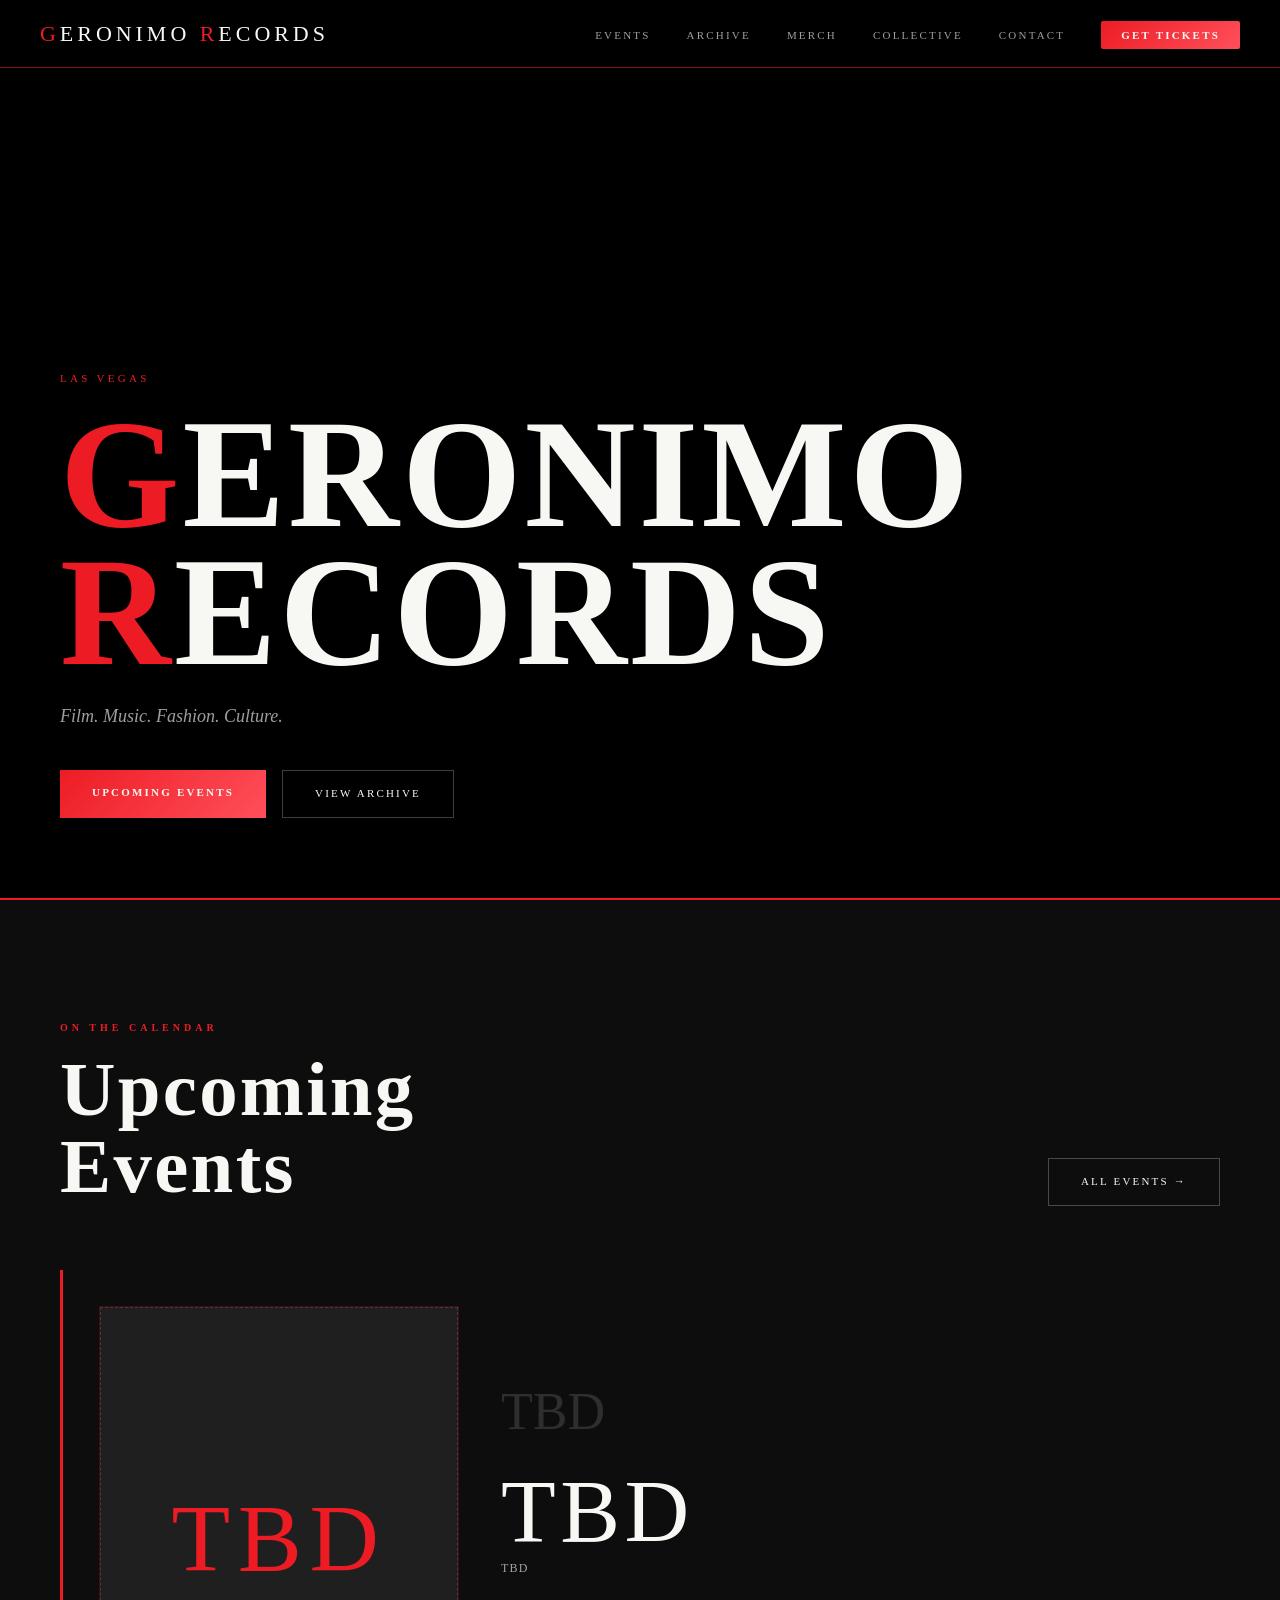
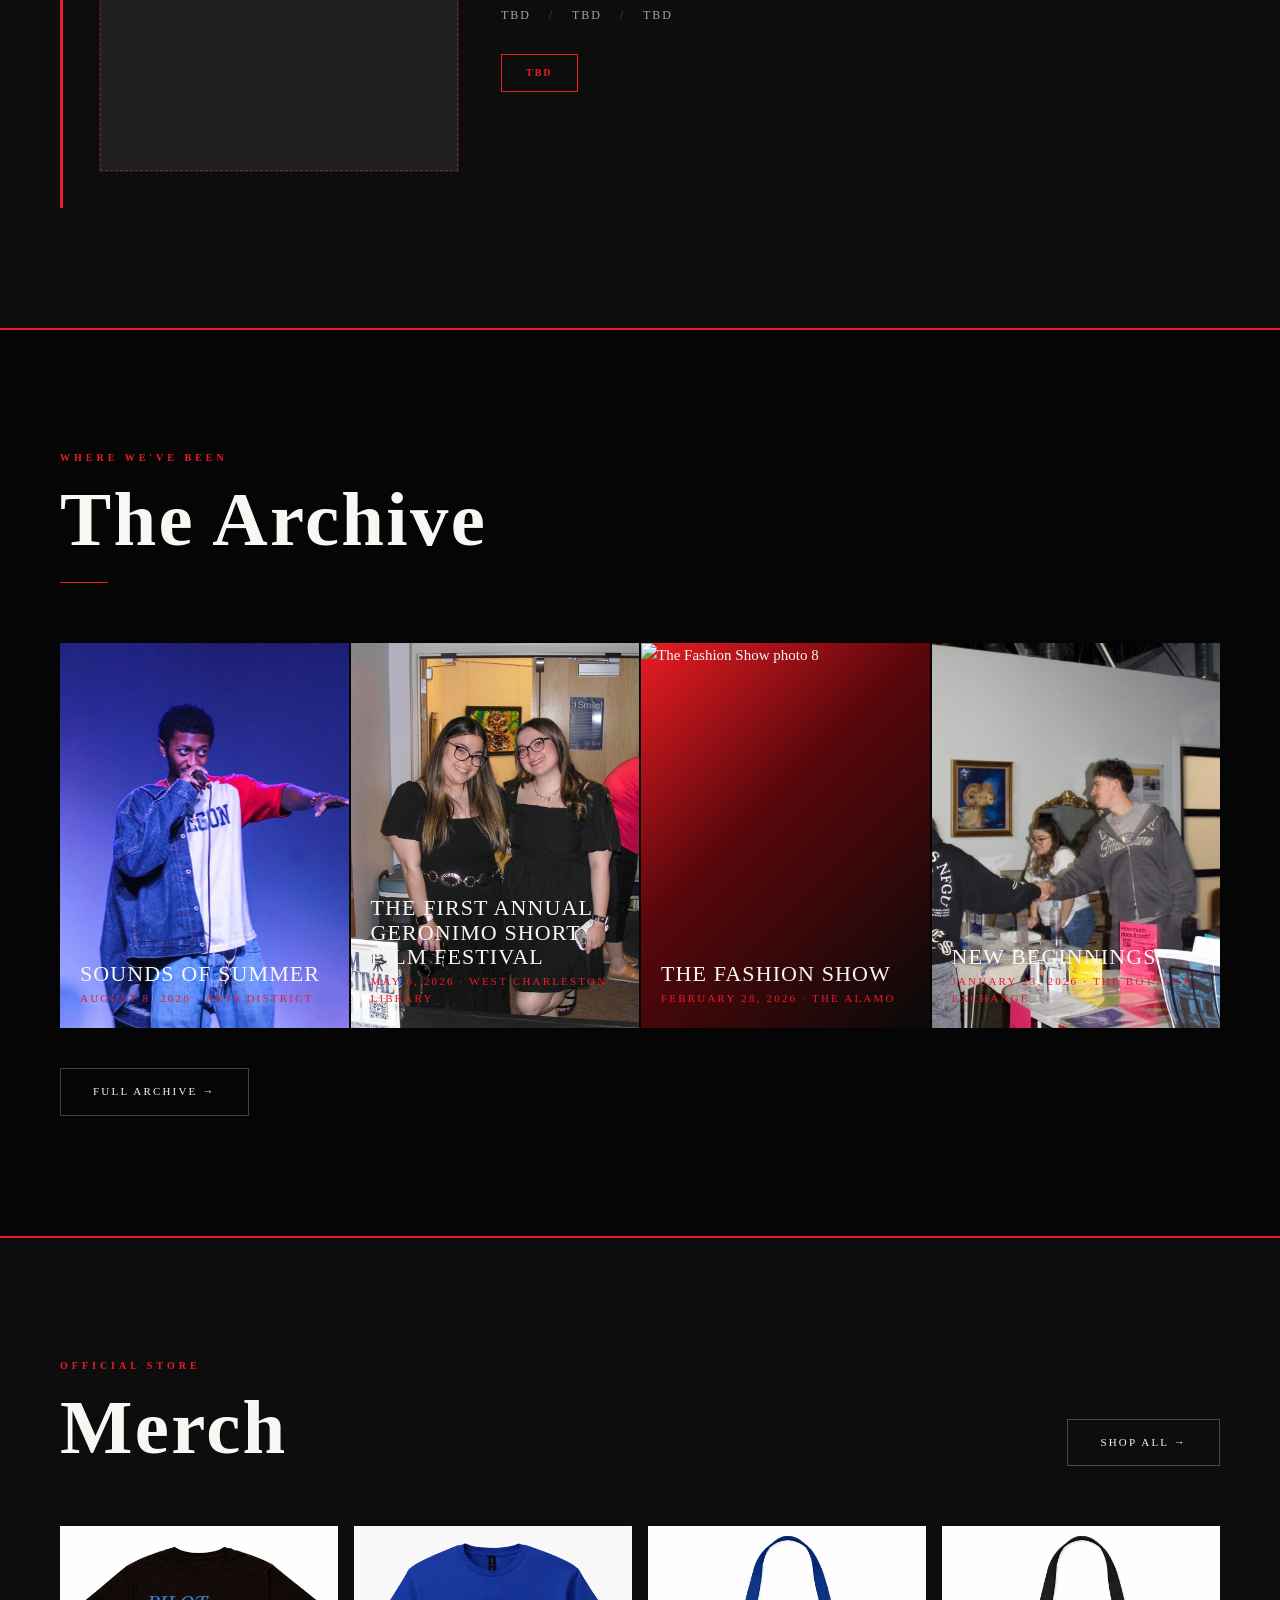
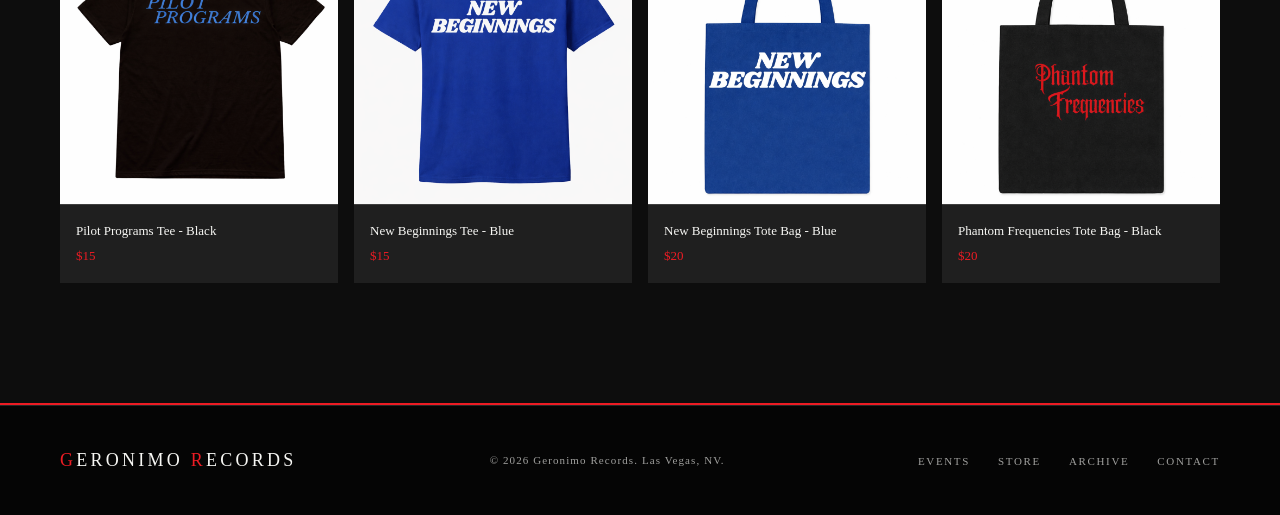
==== commit 49e86e86: "new" ====
--- a/index.html
+++ b/index.html
@@ -76,21 +76,23 @@
       </div>
       <div class="events-grid">
         <a href="events.html" class="event-card event-featured">
-          <div class="event-poster">
-            <img src="assets/images/posters/sounds-of-summer.png" alt="Sounds of Summer event poster" loading="lazy" />
+          <div class="event-poster" aria-label="TBD event poster">
+            <div style="width:100%; height:100%; display:flex; align-items:center; justify-content:center; background:var(--card); border:1px dashed var(--border); font-family:var(--font-display); font-size:clamp(48px, 8vw, 96px); color:var(--gold); letter-spacing:0.08em;">
+              TBD
+            </div>
           </div>
           <div class="event-card-info">
-            <div class="event-num">01</div>
+            <div class="event-num">TBD</div>
             <div>
-              <div class="event-title-text">SOUNDS OF SUMMER</div>
-              <div class="event-meta">Live music · Art booths · Show merch</div>
+              <div class="event-title-text">TBD</div>
+              <div class="event-meta">TBD</div>
             </div>
             <div class="event-card-details">
-              <span>August 8, 2026</span>
-              <span>7:00 PM</span>
-              <span>The Alamo · Las Vegas</span>
-            </div>
-            <span class="event-ticket">View Event</span>
+              <span>TBD</span>
+              <span>TBD</span>
+              <span>TBD</span>
+            </div>
+            <span class="event-ticket">TBD</span>
           </div>
         </a>
       </div>
@@ -102,6 +104,15 @@
       <h2 class="section-title">The Archive</h2>
       <div class="section-divider"></div>
       <div class="archive-grid">
+        <a href="archive-sounds-of-summer.html" class="archive-card" style="text-decoration:none; color:inherit;">
+          <div class="archive-card-bg bg-5">
+            <img id="homepage-sounds-of-summer-archive-photo" src="assets/images/IMG_6978.jpg" alt="Sounds of Summer photo 1" loading="lazy" />
+          </div>
+          <div class="archive-always">
+            <div class="archive-event-name">SOUNDS OF SUMMER</div>
+            <div class="archive-event-date">August 8, 2026 · Arts District</div>
+          </div>
+        </a>
         <a href="archive-short-film-festival.html" class="archive-card" style="text-decoration:none; color:inherit;">
           <div class="archive-card-bg bg-5">
             <img id="homepage-short-film-festival-archive-photo" src="assets/images/events/short-film-festival/photo-01.jpg" alt="The First Annual Geronimo Short Film Festival photo 1" loading="lazy" />
@@ -127,15 +138,6 @@
           <div class="archive-always">
             <div class="archive-event-name">NEW BEGINNINGS</div>
             <div class="archive-event-date">January 23, 2026 · The Bottega Exchange</div>
-          </div>
-        </a>
-        <a href="archive-phantom-frequencies.html" class="archive-card" style="text-decoration:none; color:inherit;">
-          <div class="archive-card-bg bg-2">
-            <img id="homepage-phantom-frequencies-archive-photo" src="assets/images/events/phantom-frequencies/photo-01.jpg" alt="Phantom Frequencies photo 1" loading="lazy" />
-          </div>
-          <div class="archive-always">
-            <div class="archive-event-name">PHANTOM FREQUENCIES</div>
-            <div class="archive-event-date">October 17, 2025 · The Alamo</div>
           </div>
         </a>
       </div>
@@ -240,6 +242,32 @@
       })();
 
       (function() {
+        var photos = [
+          'IMG_6978.jpg',
+          'IMG_6979.jpg',
+          'IMG_6981.jpg',
+          'IMG_6982.jpg',
+          'IMG_6983.jpg',
+          'IMG_6984.jpg',
+          'IMG_6985.jpg',
+          'IMG_6986.jpg',
+          'IMG_6987.jpg',
+          'IMG_6988.jpg',
+          'IMG_6989.jpg',
+          'IMG_6990.jpg',
+          'IMG_6991.jpg',
+          'IMG_6992.jpg',
+          'IMG_6993.jpg'
+        ];
+        var index = Math.floor(Math.random() * photos.length);
+        var image = document.getElementById('homepage-sounds-of-summer-archive-photo');
+        if (image) {
+          image.src = 'assets/images/' + photos[index];
+          image.alt = 'Sounds of Summer photo ' + (index + 1);
+        }
+      })();
+
+      (function() {
         var photoCount = 14;
         var index = Math.floor(Math.random() * photoCount) + 1;
         var photoNumber = String(index).padStart(2, '0');
@@ -262,17 +290,6 @@
       })();
 
       (function() {
-        var photoCount = 14;
-        var index = Math.floor(Math.random() * photoCount) + 1;
-        var photoNumber = String(index).padStart(2, '0');
-        var image = document.getElementById('homepage-phantom-frequencies-archive-photo');
-        if (image) {
-          image.src = 'assets/images/events/phantom-frequencies/photo-' + photoNumber + '.jpg';
-          image.alt = 'Phantom Frequencies photo ' + index;
-        }
-      })();
-
-      (function() {
         var photoCount = 10;
         var index = Math.floor(Math.random() * photoCount) + 1;
         var photoNumber = String(index).padStart(2, '0');
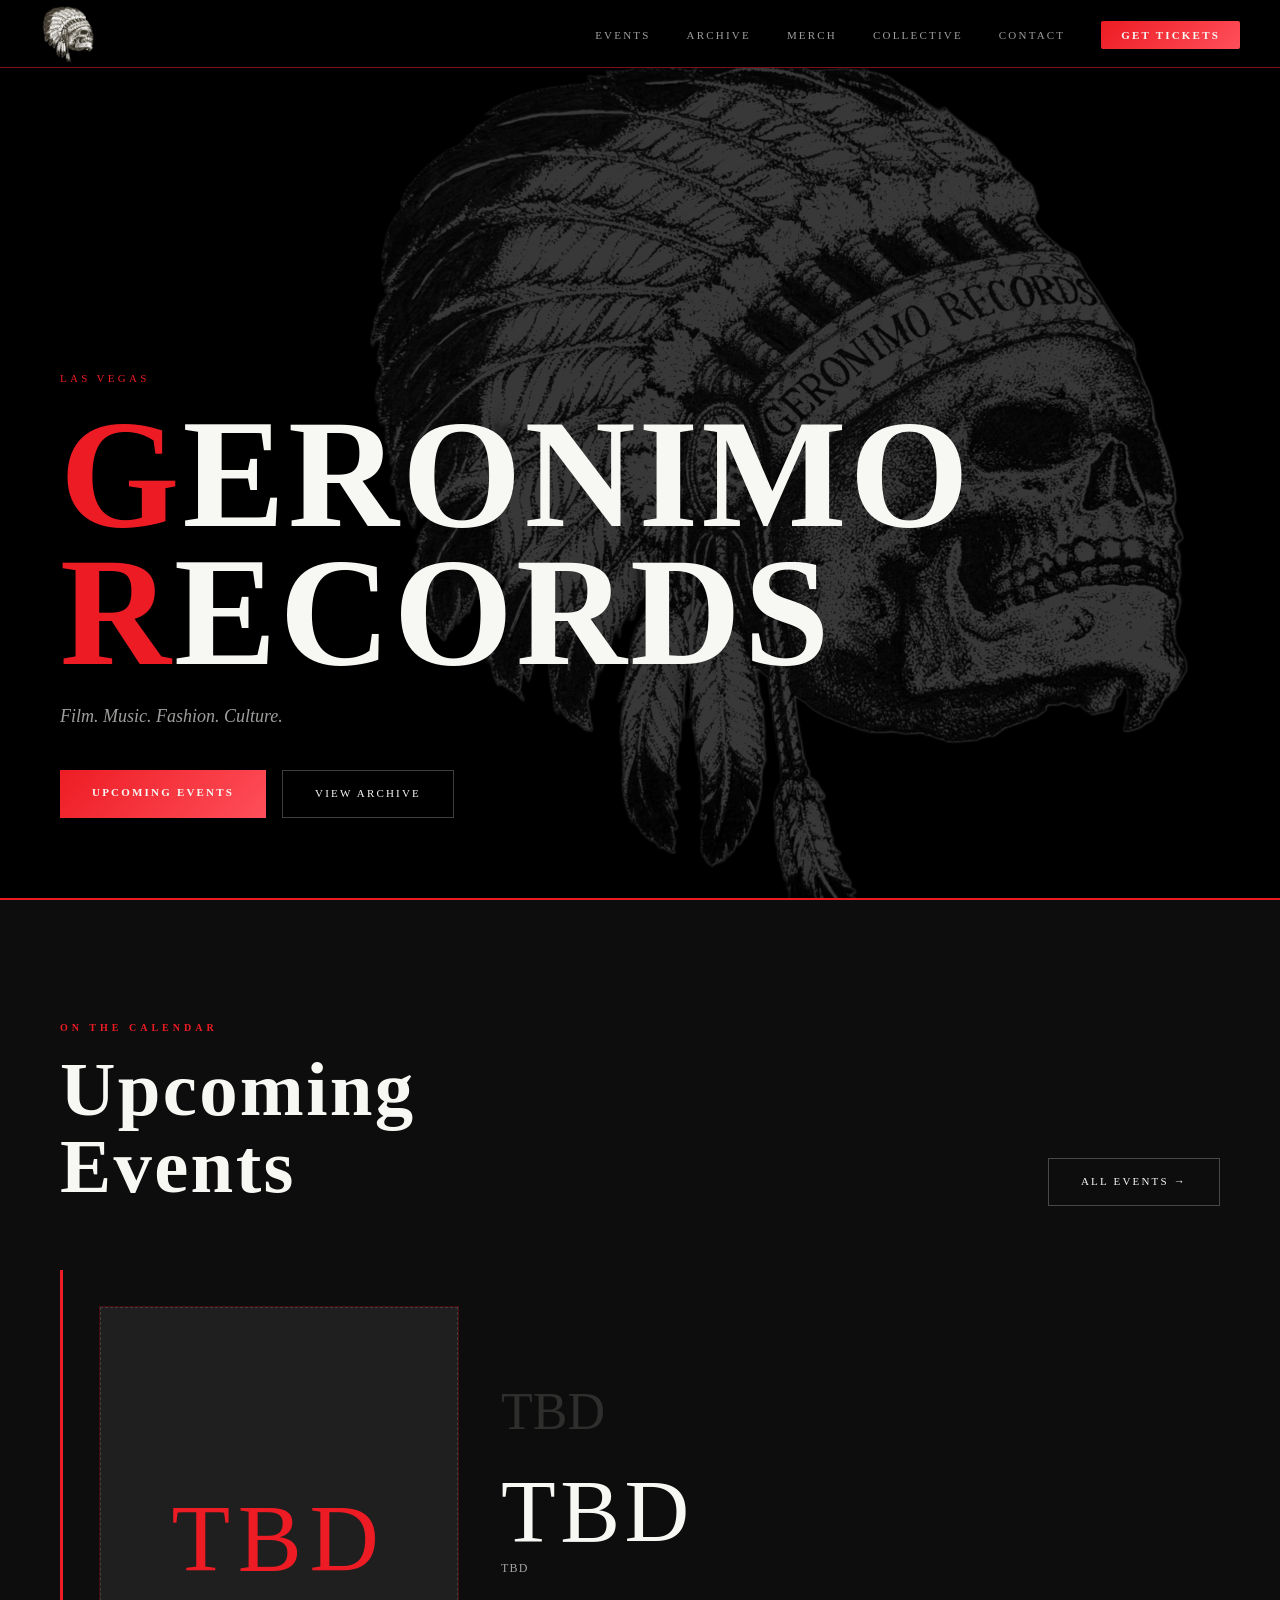
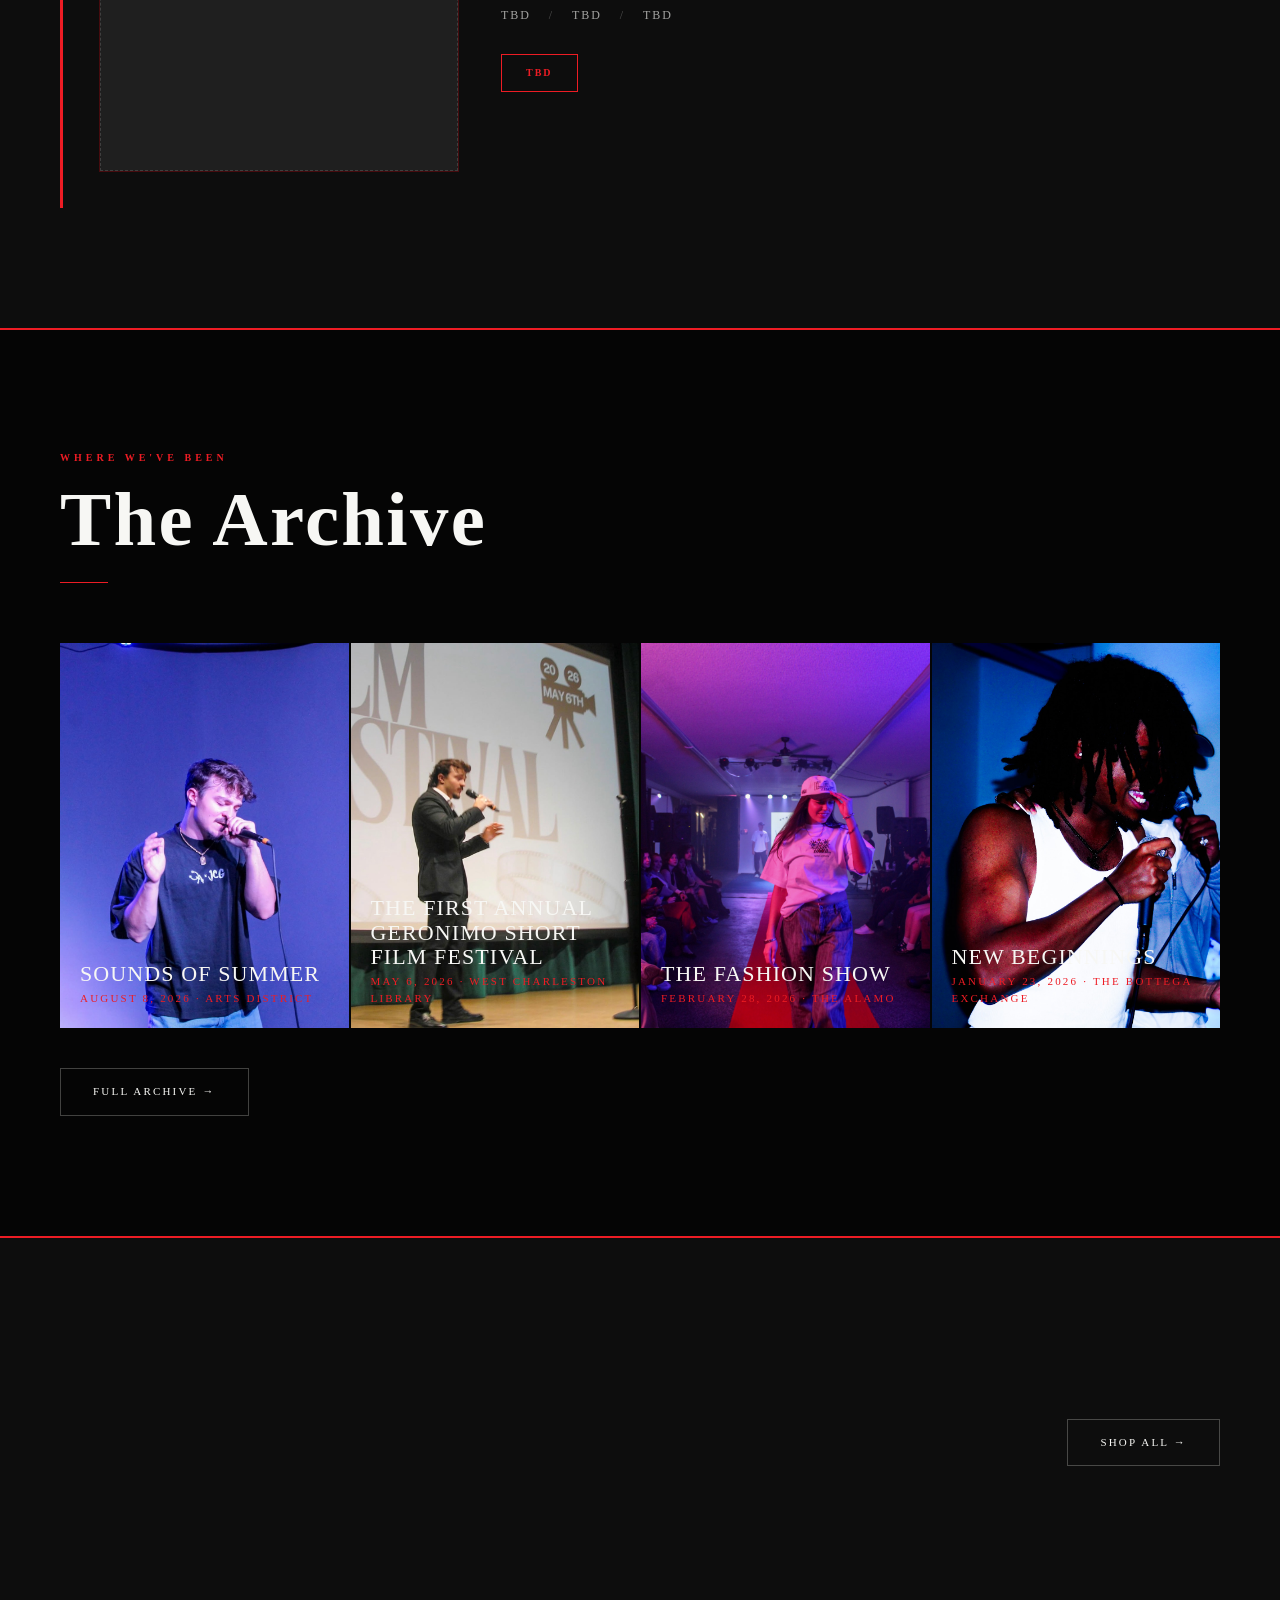
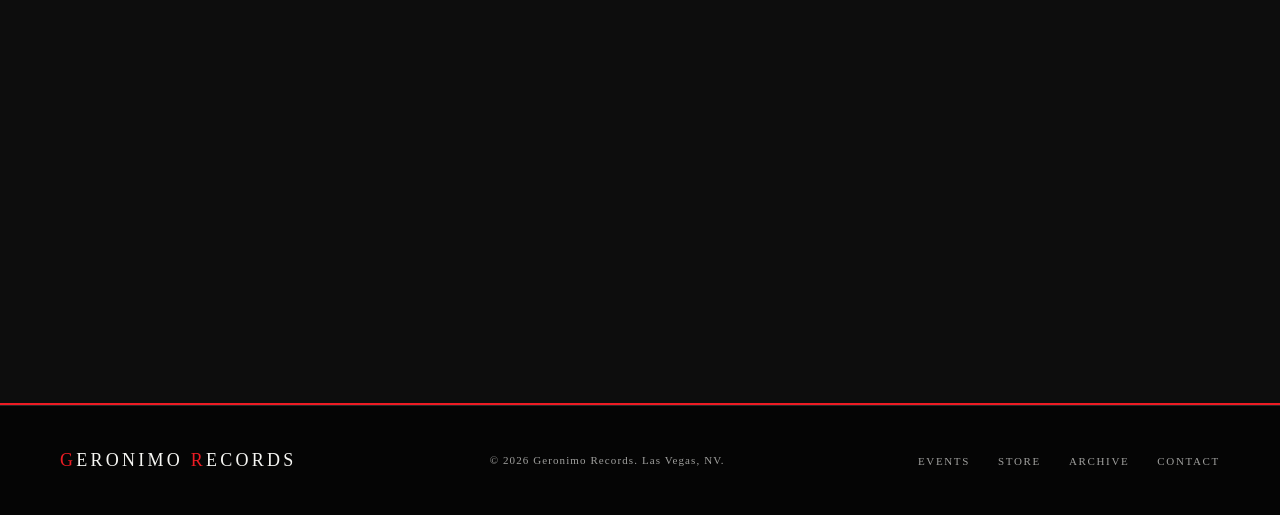
==== commit 13f917e0: "newer" ====
--- a/index.html
+++ b/index.html
@@ -21,9 +21,9 @@
   <body class="home-page">
     <!-- NAV -->
     <nav>
-      <a class="nav-logo" href="index.html"
-        ><span>G</span>ERONIMO <span>R</span>ECORDS</a
-      >
+      <a class="nav-logo" href="index.html" aria-label="Geronimo Records home">
+        <img src="logo gr.png" alt="Geronimo Records" />
+      </a>
       <ul class="nav-links">
         <li><a href="events.html">Events</a></li>
         <li><a href="archive.html">Archive</a></li>
@@ -51,6 +51,9 @@
     <section class="hero">
       <div class="hero-bg"></div>
       <div class="hero-grid"></div>
+      <div class="hero-logo-backdrop" aria-hidden="true">
+        <img src="logo gr.png" alt="" />
+      </div>
       <div class="hero-tag">Las Vegas</div>
       <h1 class="hero-title">
         <span><span class="hero-title-accent">G</span>ERONIMO</span>
--- a/css/style.css
+++ b/css/style.css
@@ -92,11 +92,20 @@
 }
 
 .nav-logo {
+  display: flex;
+  align-items: center;
+  align-self: stretch;
   font-family: var(--font-display);
   font-size: 22px;
   letter-spacing: 0.18em;
   color: var(--white);
   text-decoration: none;
+}
+
+.nav-logo img {
+  width: 58px;
+  height: 58px;
+  object-fit: contain;
 }
 
 .nav-logo span { color: var(--gold); }
@@ -291,6 +300,26 @@
 
 .hero-grid {
   display: none;
+}
+
+.hero-logo-backdrop {
+  position: absolute;
+  inset: 68px 0 0;
+  z-index: 0;
+  overflow: hidden;
+  pointer-events: none;
+}
+
+.hero-logo-backdrop img {
+  position: absolute;
+  width: min(72vw, 920px);
+  height: auto;
+  right: 2vw;
+  top: 50%;
+  transform: translateY(-50%) rotate(-5deg);
+  object-fit: contain;
+  opacity: 0.22;
+  filter: grayscale(1) contrast(1.15);
 }
 
 .hero-tag {
@@ -1004,6 +1033,12 @@
 
   .hero { min-height: 580px; padding: 0 24px 60px; }
   .hero-title { font-size: clamp(56px, 18vw, 86px); }
+  .hero-logo-backdrop img {
+    width: min(110vw, 620px);
+    right: -22vw;
+    top: 45%;
+    opacity: 0.18;
+  }
   .hero-actions { flex-wrap: wrap; gap: 12px; }
   .btn-primary, .btn-ghost { padding: 13px 20px; max-width: 100%; }
   .hero-scroll { display: none; }
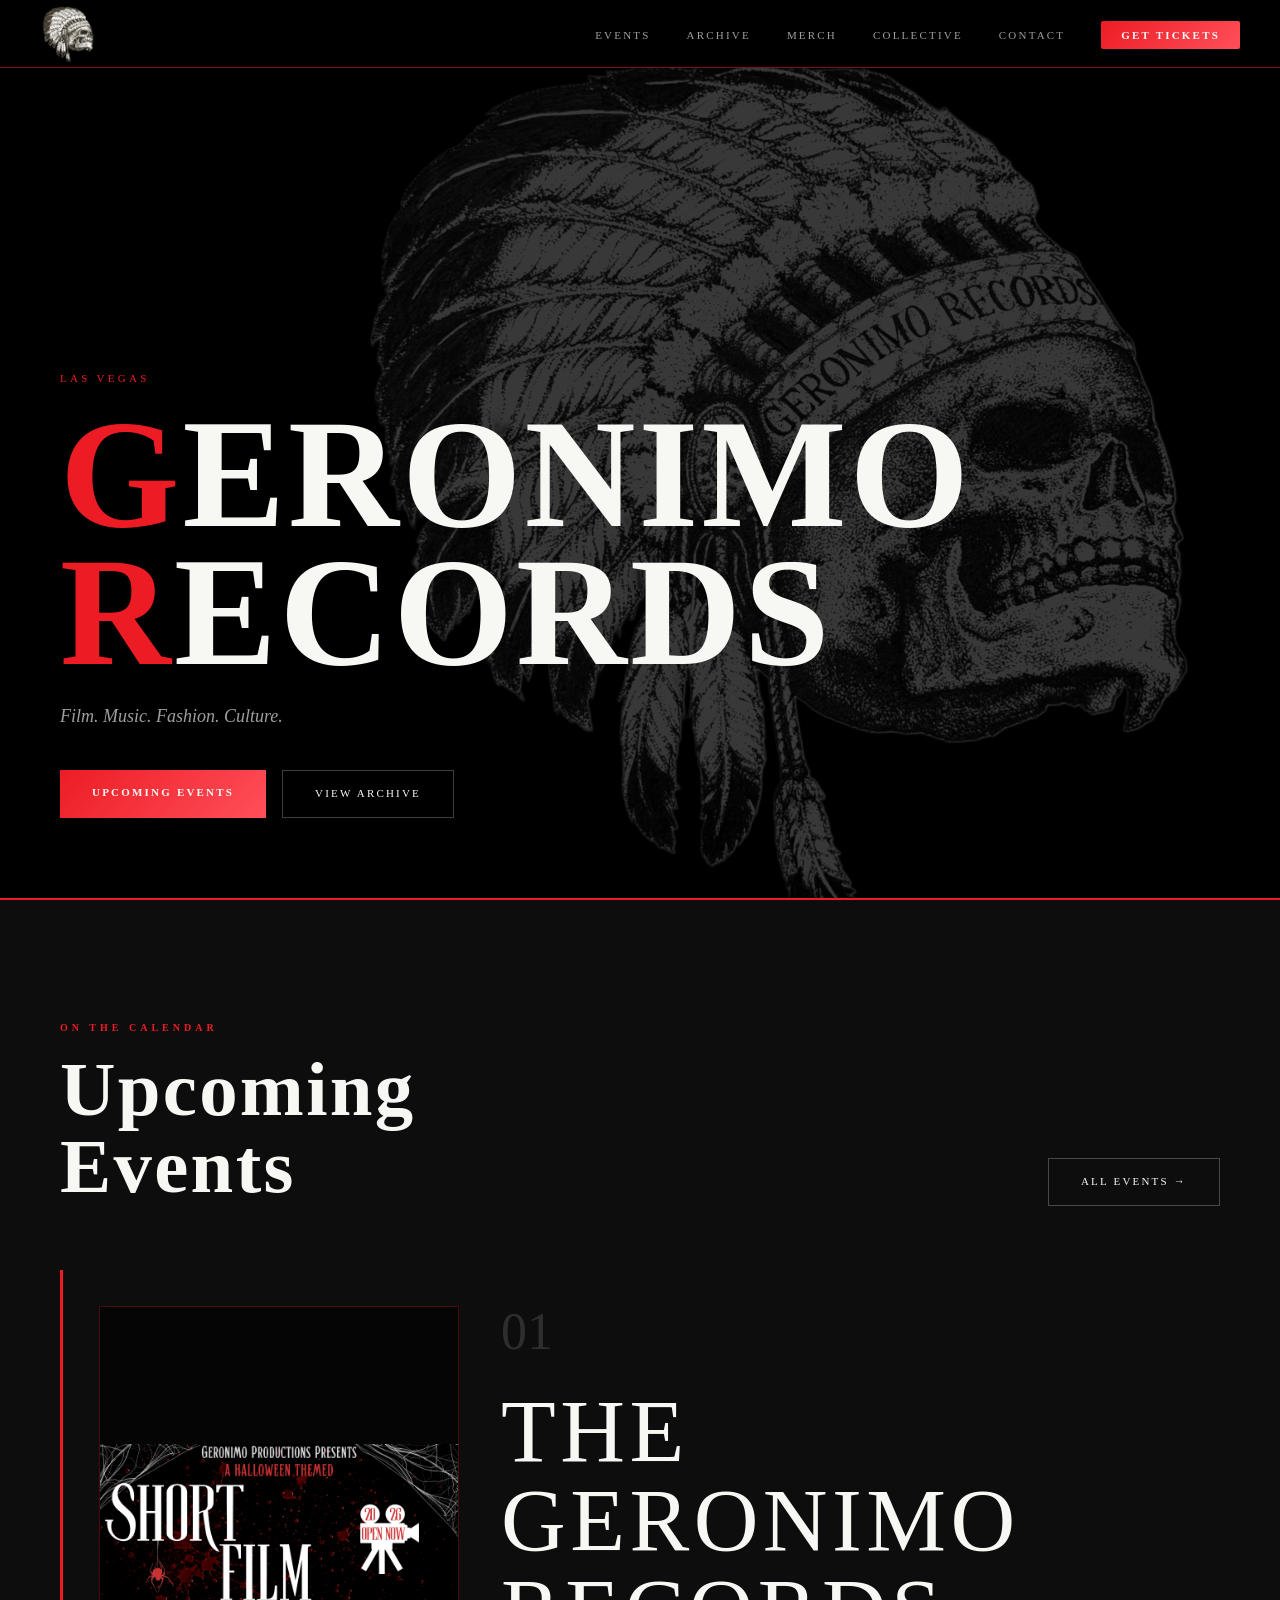
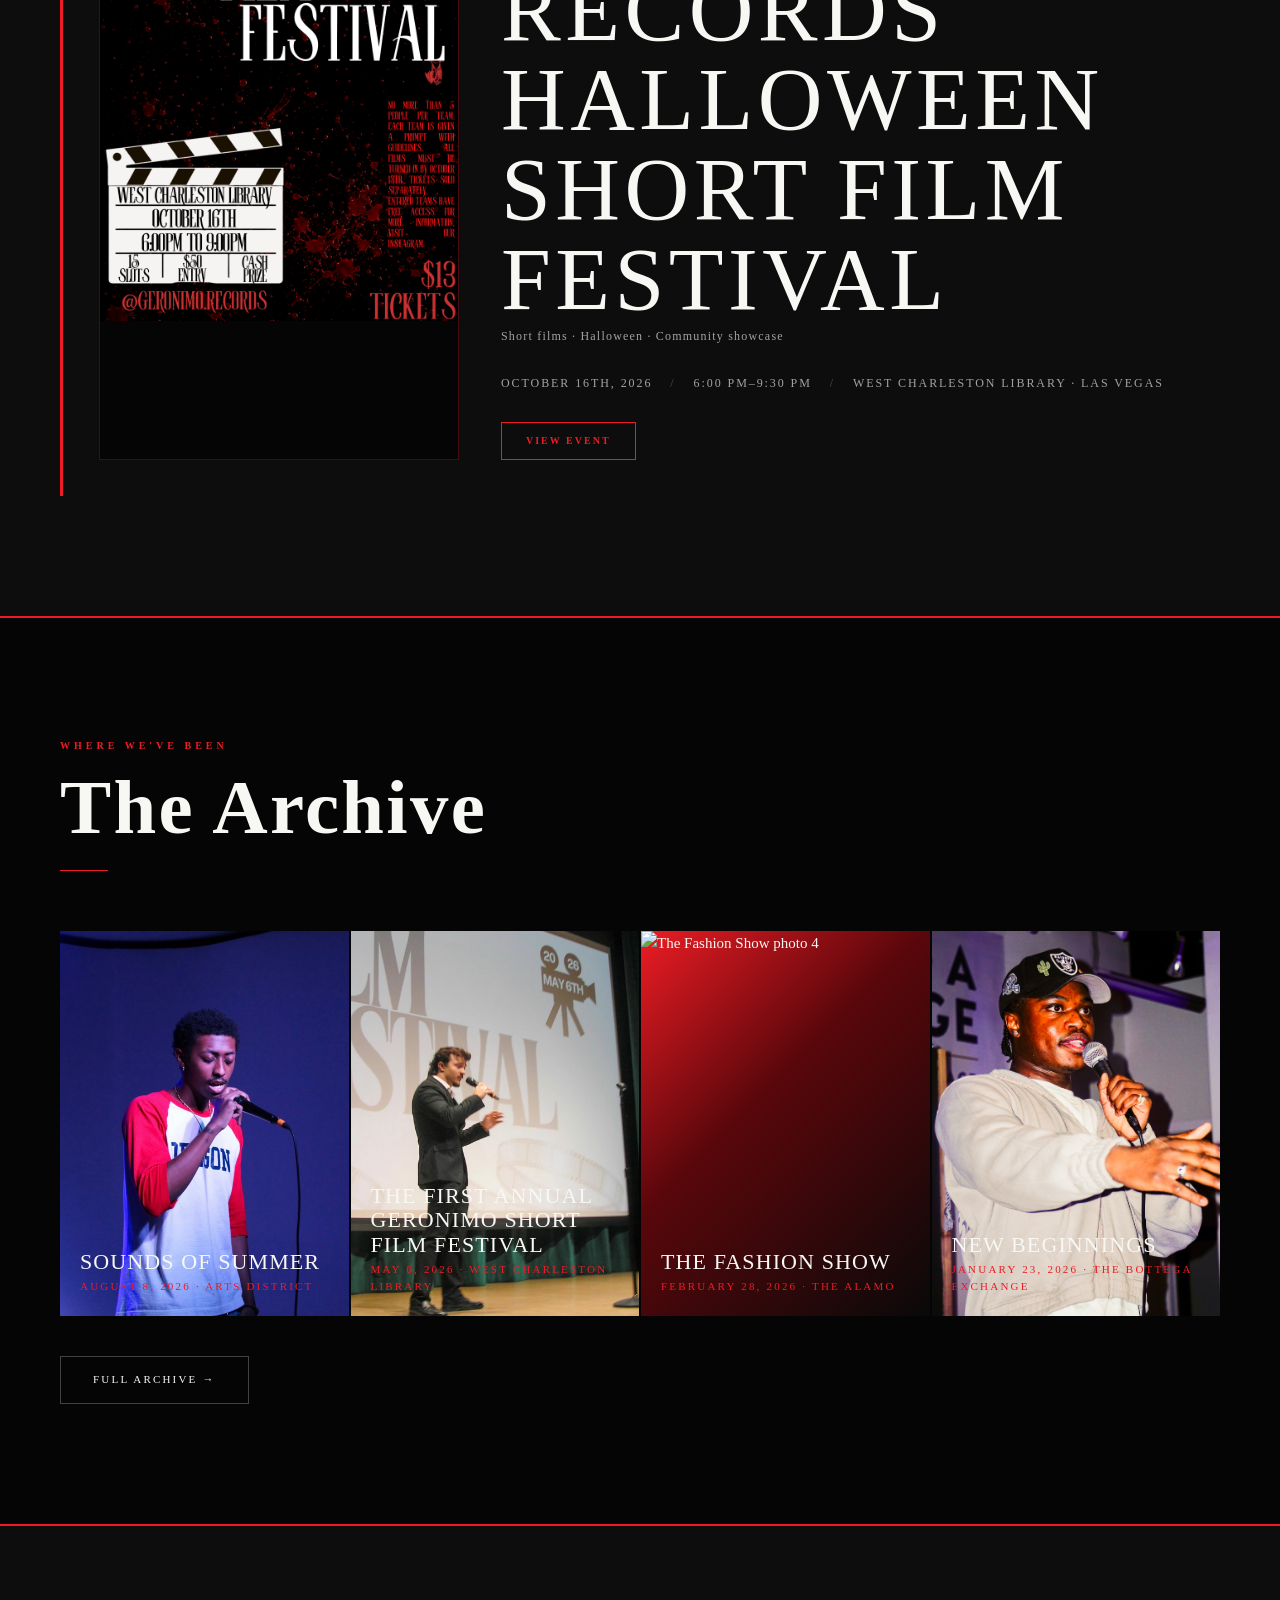
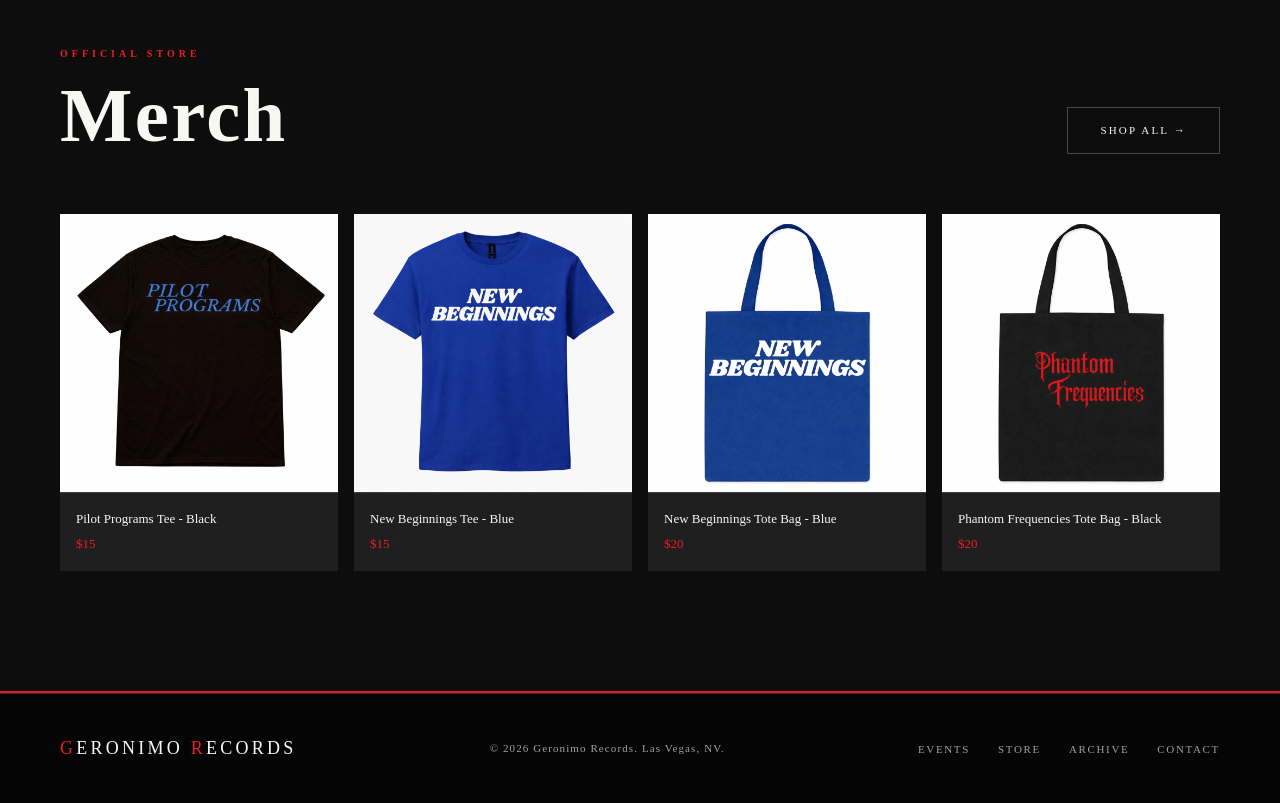
==== commit 3e9bac6a: "horror update" ====
--- a/index.html
+++ b/index.html
@@ -79,23 +79,21 @@
       </div>
       <div class="events-grid">
         <a href="events.html" class="event-card event-featured">
-          <div class="event-poster" aria-label="TBD event poster">
-            <div style="width:100%; height:100%; display:flex; align-items:center; justify-content:center; background:var(--card); border:1px dashed var(--border); font-family:var(--font-display); font-size:clamp(48px, 8vw, 96px); color:var(--gold); letter-spacing:0.08em;">
-              TBD
-            </div>
+          <div class="event-poster">
+            <img src="The Geronimo Records Halloween Short Film Festival Flyer.png" alt="The Geronimo Records Halloween Short Film Festival flyer" loading="lazy" />
           </div>
           <div class="event-card-info">
-            <div class="event-num">TBD</div>
+            <div class="event-num">01</div>
             <div>
-              <div class="event-title-text">TBD</div>
-              <div class="event-meta">TBD</div>
+              <div class="event-title-text">THE GERONIMO RECORDS HALLOWEEN SHORT FILM FESTIVAL</div>
+              <div class="event-meta">Short films · Halloween · Community showcase</div>
             </div>
             <div class="event-card-details">
-              <span>TBD</span>
-              <span>TBD</span>
-              <span>TBD</span>
-            </div>
-            <span class="event-ticket">TBD</span>
+              <span>October 16th, 2026</span>
+              <span>6:00 PM–9:30 PM</span>
+              <span>West Charleston Library · Las Vegas</span>
+            </div>
+            <span class="event-ticket">View Event</span>
           </div>
         </a>
       </div>
